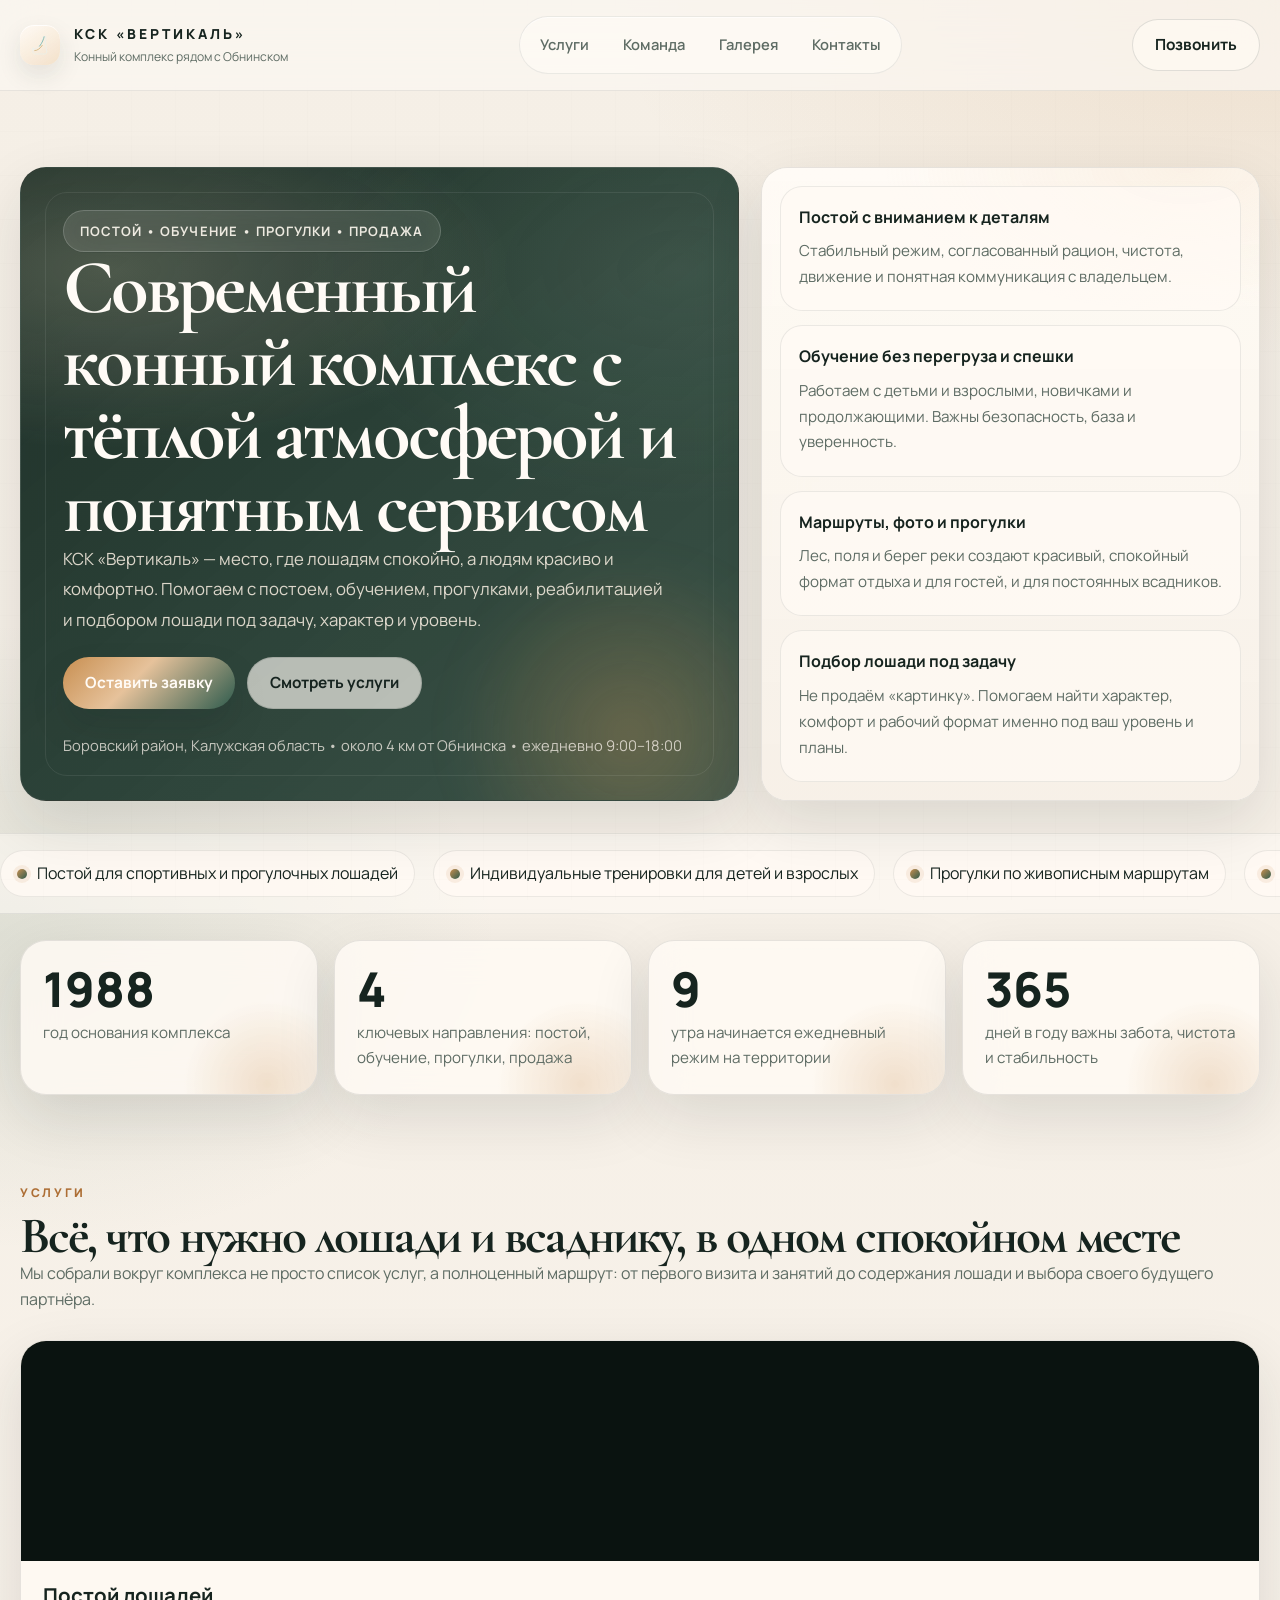
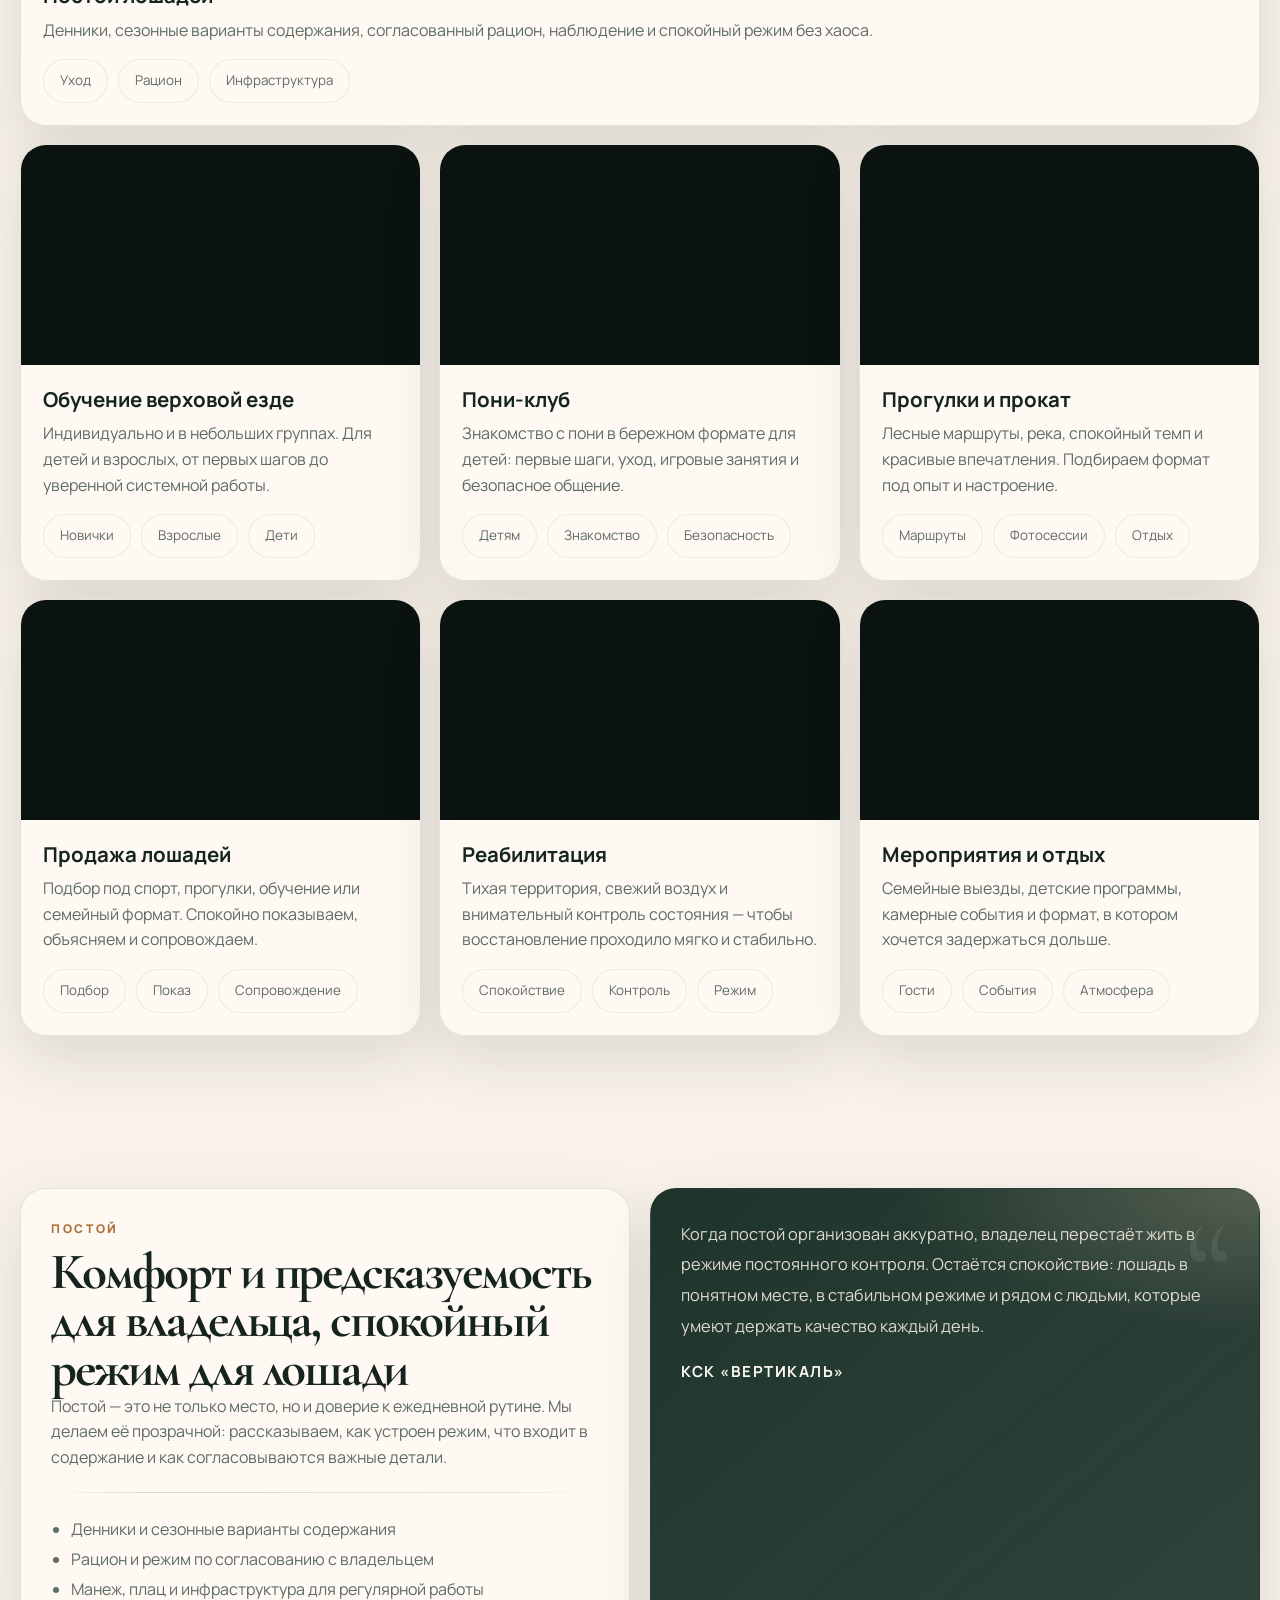
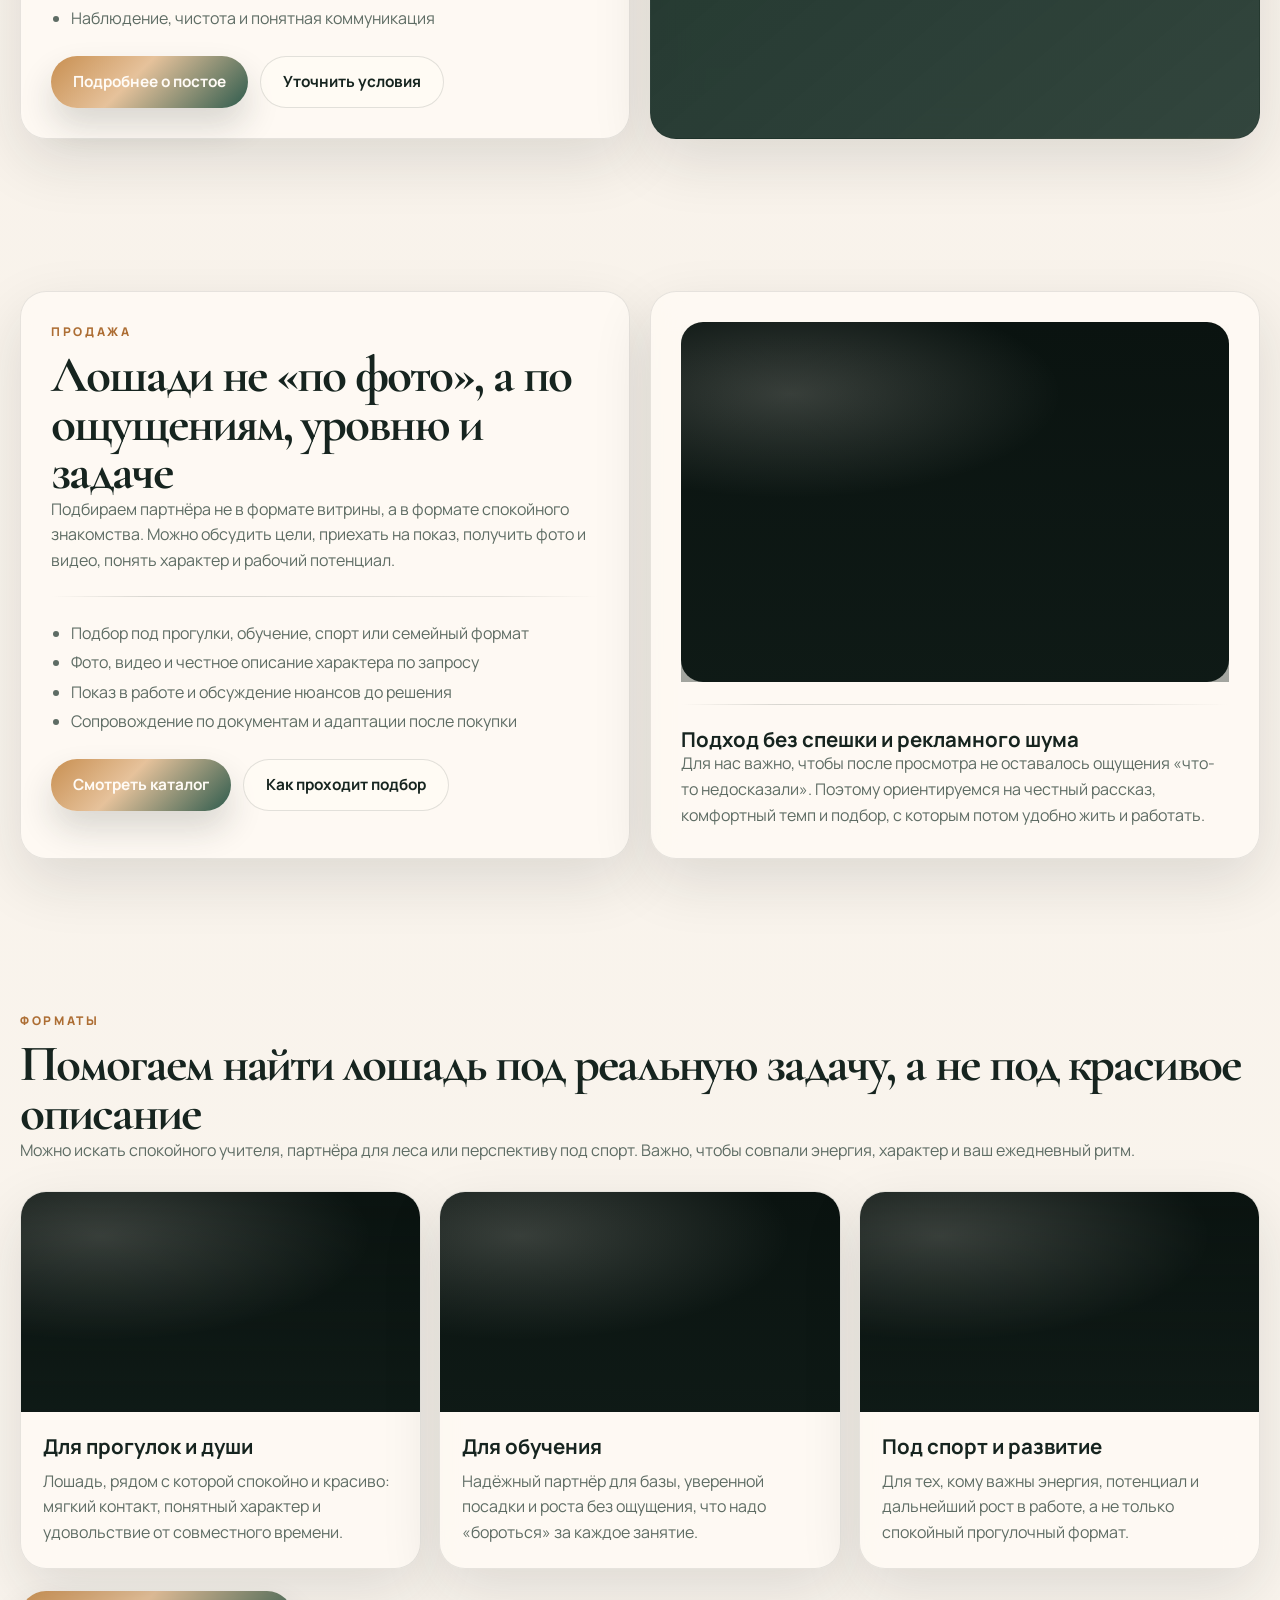
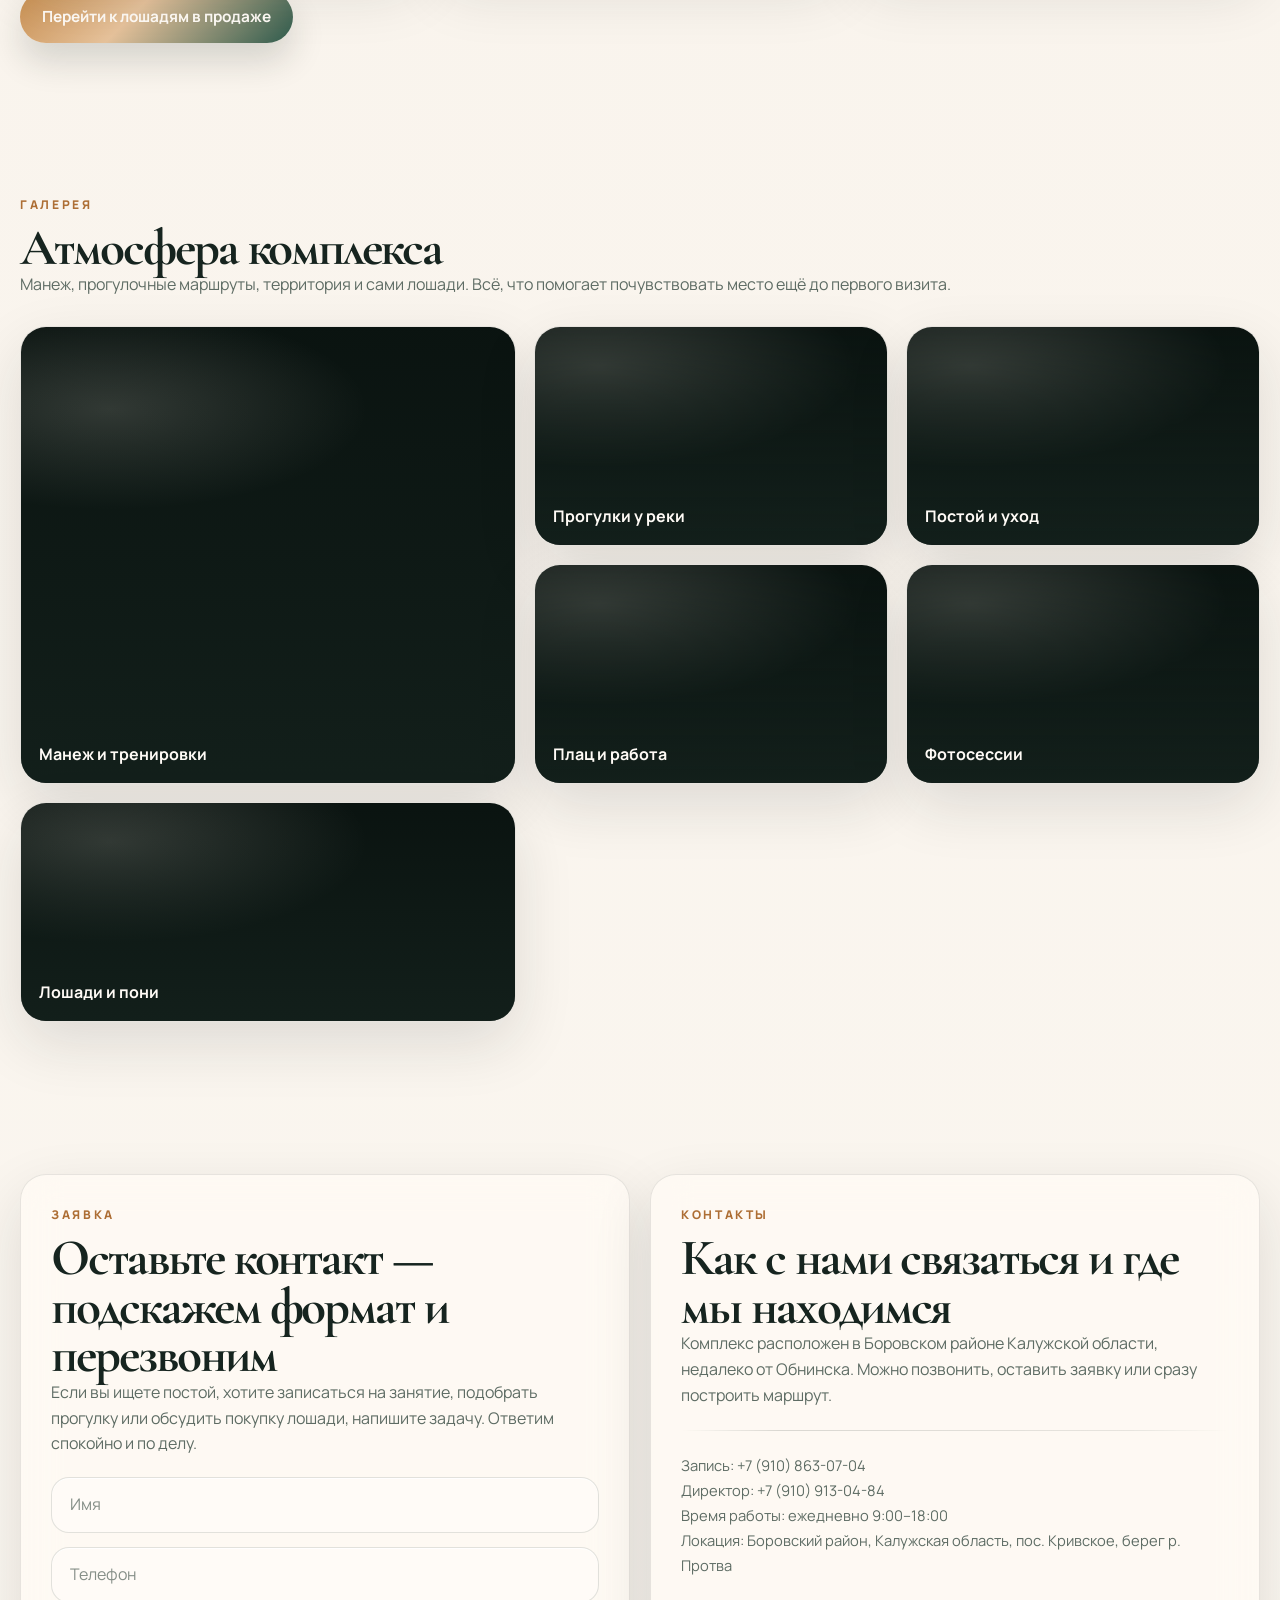
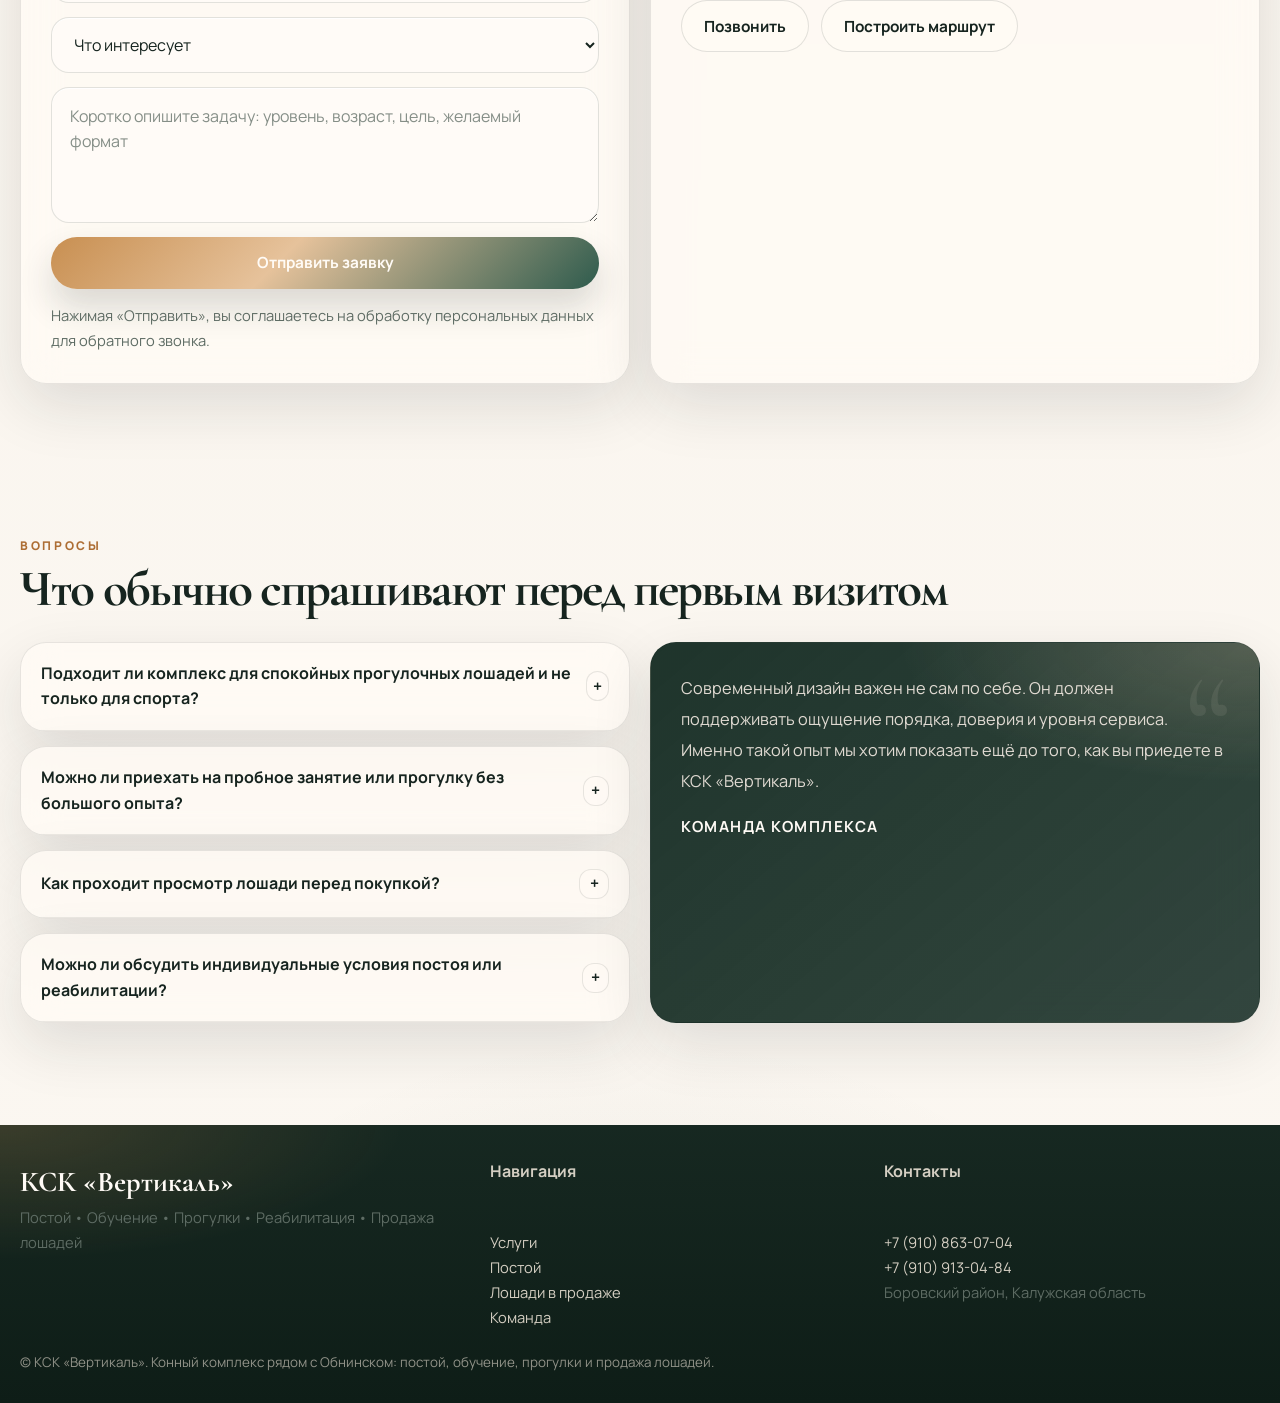
==== index.html @ f42259d2 "Add files via upload" ====
<!DOCTYPE html>
<html lang="ru">
<head>
<meta charset="utf-8"/>
<meta name="viewport" content="width=device-width,initial-scale=1"/>
<meta http-equiv="Cache-Control" content="no-store, no-cache, must-revalidate, max-age=0"/>
<meta http-equiv="Pragma" content="no-cache"/>
<meta http-equiv="Expires" content="0"/>
<title>КСК «Вертикаль» — постой, обучение, прогулки и продажа лошадей</title>
<meta name="description" content="КСК «Вертикаль» — современный конный комплекс рядом с Обнинском: постой, обучение верховой езде, прогулки, реабилитация и продажа лошадей."/>
<meta name="theme-color" content="#193128"/>
<link href="assets/css/styles.css?v=202602281600" rel="stylesheet"/>
<link href="assets/img/logo.svg" rel="icon" type="image/svg+xml"/>
<script type="application/ld+json">
{
  "@context": "https://schema.org",
  "@type": "SportsActivityLocation",
  "name": "КСК «Вертикаль»",
  "description": "Конно-спортивный комплекс: постой, обучение верховой езде, прогулки, реабилитация и продажа лошадей.",
  "telephone": "+7 910 863-07-04",
  "areaServed": ["Обнинск", "Калуга", "Боровский район"],
  "url": "https://ksk-vertikal.ru/"
}
</script>
<script type="text/javascript">
 (function(m,e,t,r,i,k,a){m[i]=m[i]||function(){(m[i].a=m[i].a||[]).push(arguments)};
 m[i].l=1*new Date();
 for (var j = 0; j < document.scripts.length; j++) {if (document.scripts[j].src === r) {return;}}
 k=e.createElement(t),a=e.getElementsByTagName(t)[0],k.async=1,k.src=r,a.parentNode.insertBefore(k,a)})
 (window, document, "script", "https://mc.yandex.ru/metrika/tag.js", "ym");
</script>
<noscript><div><img src="https://mc.yandex.ru/watch/0" style="position:absolute; left:-9999px;" alt=""/></div></noscript>
</head>
<body data-metrika-id="">
<header>
  <div class="container">
    <div class="nav">
      <a aria-label="КСК Вертикаль" class="brand" href="index.html">
        <img alt="" height="40" src="assets/img/logo.svg" width="40"/>
        <div>
          <b>КСК «Вертикаль»</b>
          <span>Конный комплекс рядом с Обнинском</span>
        </div>
      </a>
      <nav aria-label="Навигация" class="menu">
        <a href="#services">Услуги</a>
        <a href="team.html">Команда</a>
        <a href="#gallery">Галерея</a>
        <a href="#contacts">Контакты</a>
      </nav>
      <div style="display:flex; gap:10px; align-items:center;">
        <a class="cta secondary track-call" href="tel:+79108630704">Позвонить</a>
        <button aria-expanded="false" aria-label="Открыть меню" class="burger" id="burger">☰</button>
      </div>
    </div>
    <div aria-label="Мобильное меню" class="mobile-panel" id="mobilePanel">
      <a href="#services">Услуги</a>
      <a href="team.html">Команда</a>
      <a href="#gallery">Галерея</a>
      <a href="#contacts">Контакты</a>
    </div>
  </div>
</header>

<main>
  <section class="hero">
    <div class="container">
      <div class="hero-grid">
        <div class="hero-card hero-media reveal">
          <div class="hero-photo" style="background-image:url('assets/img/old/hero.jpg');"></div>
          <div class="hero-content">
            <div>
              <div class="badge">Постой • Обучение • Прогулки • Продажа</div>
              <div class="h1">Современный конный комплекс с тёплой атмосферой и понятным сервисом</div>
              <p class="lead">КСК «Вертикаль» — место, где лошадям спокойно, а людям красиво и комфортно. Помогаем с постоем, обучением, прогулками, реабилитацией и подбором лошади под задачу, характер и уровень.</p>
              <div class="hero-actions">
                <a class="cta" href="#lead">Оставить заявку</a>
                <a class="cta secondary" href="#services">Смотреть услуги</a>
              </div>
            </div>
            <div class="small">Боровский район, Калужская область • около 4 км от Обнинска • ежедневно 9:00–18:00</div>
          </div>
        </div>

        <div class="hero-card reveal">
          <div class="hero-points">
            <div class="point">
              <b>Постой с вниманием к деталям</b>
              <span>Стабильный режим, согласованный рацион, чистота, движение и понятная коммуникация с владельцем.</span>
            </div>
            <div class="point">
              <b>Обучение без перегруза и спешки</b>
              <span>Работаем с детьми и взрослыми, новичками и продолжающими. Важны безопасность, база и уверенность.</span>
            </div>
            <div class="point">
              <b>Маршруты, фото и прогулки</b>
              <span>Лес, поля и берег реки создают красивый, спокойный формат отдыха и для гостей, и для постоянных всадников.</span>
            </div>
            <div class="point">
              <b>Подбор лошади под задачу</b>
              <span>Не продаём «картинку». Помогаем найти характер, комфорт и рабочий формат именно под ваш уровень и планы.</span>
            </div>
          </div>
        </div>
      </div>
    </div>
  </section>

  <section class="marquee" aria-label="Преимущества комплекса">
    <div class="track">
      <span class="pill"><span class="dot"></span>Постой для спортивных и прогулочных лошадей</span>
      <span class="pill"><span class="dot"></span>Индивидуальные тренировки для детей и взрослых</span>
      <span class="pill"><span class="dot"></span>Прогулки по живописным маршрутам</span>
      <span class="pill"><span class="dot"></span>Подбор и продажа лошадей</span>
      <span class="pill"><span class="dot"></span>Тихая территория рядом с рекой и лесом</span>
      <span class="pill"><span class="dot"></span>Честная коммуникация и аккуратный сервис</span>
      <span class="pill"><span class="dot"></span>Постой для спортивных и прогулочных лошадей</span>
      <span class="pill"><span class="dot"></span>Индивидуальные тренировки для детей и взрослых</span>
      <span class="pill"><span class="dot"></span>Прогулки по живописным маршрутам</span>
      <span class="pill"><span class="dot"></span>Подбор и продажа лошадей</span>
      <span class="pill"><span class="dot"></span>Тихая территория рядом с рекой и лесом</span>
      <span class="pill"><span class="dot"></span>Честная коммуникация и аккуратный сервис</span>
    </div>
  </section>

  <section class="stats">
    <div class="container">
      <div class="stats-grid">
        <article class="stat reveal">
          <div class="n" data-count="1988">0</div>
          <div class="t">год основания комплекса</div>
        </article>
        <article class="stat reveal">
          <div class="n" data-count="4">0</div>
          <div class="t">ключевых направления: постой, обучение, прогулки, продажа</div>
        </article>
        <article class="stat reveal">
          <div class="n" data-count="9">0</div>
          <div class="t">утра начинается ежедневный режим на территории</div>
        </article>
        <article class="stat reveal">
          <div class="n" data-count="365">0</div>
          <div class="t">дней в году важны забота, чистота и стабильность</div>
        </article>
      </div>
    </div>
  </section>

  <section class="section" id="services">
    <div class="container">
      <div class="section-head">
        <div class="kicker reveal">Услуги</div>
        <div class="h2 reveal">Всё, что нужно лошади и всаднику, в одном спокойном месте</div>
        <p class="p reveal">Мы собрали вокруг комплекса не просто список услуг, а полноценный маршрут: от первого визита и занятий до содержания лошади и выбора своего будущего партнёра.</p>
      </div>

      <div class="grid-3">
        <a class="card card-wide reveal" href="services/boarding.html">
          <div class="thumb">
            <div class="img" style="background-image:url('assets/img/old/boarding.jpg');"></div>
          </div>
          <div class="body">
            <h3>Постой лошадей</h3>
            <p>Денники, сезонные варианты содержания, согласованный рацион, наблюдение и спокойный режим без хаоса.</p>
            <div class="meta">
              <span class="pill">Уход</span>
              <span class="pill">Рацион</span>
              <span class="pill">Инфраструктура</span>
            </div>
          </div>
        </a>

        <a class="card reveal" href="services/lessons.html">
          <div class="thumb">
            <div class="img" style="background-image:url('assets/img/old/lessons.jpg');"></div>
          </div>
          <div class="body">
            <h3>Обучение верховой езде</h3>
            <p>Индивидуально и в небольших группах. Для детей и взрослых, от первых шагов до уверенной системной работы.</p>
            <div class="meta">
              <span class="pill">Новички</span>
              <span class="pill">Взрослые</span>
              <span class="pill">Дети</span>
            </div>
          </div>
        </a>

        <a class="card reveal" href="#contacts">
          <div class="thumb">
            <div class="img" style="background-image:url('assets/img/old/events.jpg');"></div>
          </div>
          <div class="body">
            <h3>Пони-клуб</h3>
            <p>Знакомство с пони в бережном формате для детей: первые шаги, уход, игровые занятия и безопасное общение.</p>
            <div class="meta">
              <span class="pill">Детям</span>
              <span class="pill">Знакомство</span>
              <span class="pill">Безопасность</span>
            </div>
          </div>
        </a>

        <a class="card reveal" href="services/rent.html">
          <div class="thumb">
            <div class="img" style="background-image:url('assets/img/old/rent.jpg');"></div>
          </div>
          <div class="body">
            <h3>Прогулки и прокат</h3>
            <p>Лесные маршруты, река, спокойный темп и красивые впечатления. Подбираем формат под опыт и настроение.</p>
            <div class="meta">
              <span class="pill">Маршруты</span>
              <span class="pill">Фотосессии</span>
              <span class="pill">Отдых</span>
            </div>
          </div>
        </a>

        <a class="card reveal" href="services/sale.html">
          <div class="thumb">
            <div class="img" style="background-image:url('assets/img/old/sale.jpg');"></div>
          </div>
          <div class="body">
            <h3>Продажа лошадей</h3>
            <p>Подбор под спорт, прогулки, обучение или семейный формат. Спокойно показываем, объясняем и сопровождаем.</p>
            <div class="meta">
              <span class="pill">Подбор</span>
              <span class="pill">Показ</span>
              <span class="pill">Сопровождение</span>
            </div>
          </div>
        </a>

        <a class="card reveal" href="services/rehab.html">
          <div class="thumb">
            <div class="img" style="background-image:url('assets/img/old/rehab.jpg');"></div>
          </div>
          <div class="body">
            <h3>Реабилитация</h3>
            <p>Тихая территория, свежий воздух и внимательный контроль состояния — чтобы восстановление проходило мягко и стабильно.</p>
            <div class="meta">
              <span class="pill">Спокойствие</span>
              <span class="pill">Контроль</span>
              <span class="pill">Режим</span>
            </div>
          </div>
        </a>

        <a class="card reveal" href="services/events.html">
          <div class="thumb">
            <div class="img" style="background-image:url('assets/img/old/events.jpg');"></div>
          </div>
          <div class="body">
            <h3>Мероприятия и отдых</h3>
            <p>Семейные выезды, детские программы, камерные события и формат, в котором хочется задержаться дольше.</p>
            <div class="meta">
              <span class="pill">Гости</span>
              <span class="pill">События</span>
              <span class="pill">Атмосфера</span>
            </div>
          </div>
        </a>
      </div>
    </div>
  </section>

  <section class="section" id="boarding">
    <div class="container">
      <div class="split">
        <div class="panel reveal">
          <div class="kicker">Постой</div>
          <div class="h2">Комфорт и предсказуемость для владельца, спокойный режим для лошади</div>
          <p class="p">Постой — это не только место, но и доверие к ежедневной рутине. Мы делаем её прозрачной: рассказываем, как устроен режим, что входит в содержание и как согласовываются важные детали.</p>
          <div class="sep"></div>
          <ul class="list">
            <li>Денники и сезонные варианты содержания</li>
            <li>Рацион и режим по согласованию с владельцем</li>
            <li>Манеж, плац и инфраструктура для регулярной работы</li>
            <li>Наблюдение, чистота и понятная коммуникация</li>
          </ul>
          <div class="hero-actions">
            <a class="cta" href="services/boarding.html">Подробнее о постое</a>
            <a class="cta secondary" href="#lead">Уточнить условия</a>
          </div>
        </div>

        <div class="quote reveal">
          <p>Когда постой организован аккуратно, владелец перестаёт жить в режиме постоянного контроля. Остаётся спокойствие: лошадь в понятном месте, в стабильном режиме и рядом с людьми, которые умеют держать качество каждый день.</p>
          <b>КСК «Вертикаль»</b>
        </div>
      </div>
    </div>
  </section>

  <section class="section" id="sale">
    <div class="container">
      <div class="split">
        <div class="panel reveal">
          <div class="kicker">Продажа</div>
          <div class="h2">Лошади не «по фото», а по ощущениям, уровню и задаче</div>
          <p class="p">Подбираем партнёра не в формате витрины, а в формате спокойного знакомства. Можно обсудить цели, приехать на показ, получить фото и видео, понять характер и рабочий потенциал.</p>
          <div class="sep"></div>
          <ul class="list">
            <li>Подбор под прогулки, обучение, спорт или семейный формат</li>
            <li>Фото, видео и честное описание характера по запросу</li>
            <li>Показ в работе и обсуждение нюансов до решения</li>
            <li>Сопровождение по документам и адаптации после покупки</li>
          </ul>
          <div class="hero-actions">
            <a class="cta" href="horses.html">Смотреть каталог</a>
            <a class="cta secondary" href="services/sale.html">Как проходит подбор</a>
          </div>
        </div>

        <div class="panel reveal">
          <div class="cover" style="background-image:url('assets/img/old/sale.jpg');"></div>
          <div class="sep"></div>
          <h3>Подход без спешки и рекламного шума</h3>
          <p class="p">Для нас важно, чтобы после просмотра не оставалось ощущения «что-то недосказали». Поэтому ориентируемся на честный рассказ, комфортный темп и подбор, с которым потом удобно жить и работать.</p>
        </div>
      </div>
    </div>
  </section>

  <section class="section" id="sales">
    <div class="container">
      <div class="section-head">
        <div class="kicker reveal">Форматы</div>
        <div class="h2 reveal">Помогаем найти лошадь под реальную задачу, а не под красивое описание</div>
        <p class="p reveal">Можно искать спокойного учителя, партнёра для леса или перспективу под спорт. Важно, чтобы совпали энергия, характер и ваш ежедневный ритм.</p>
      </div>

      <div class="grid cards">
        <article class="card reveal">
          <div class="media" style="background-image:url('assets/img/old/g6.jpg');"></div>
          <div class="body">
            <h3>Для прогулок и души</h3>
            <p>Лошадь, рядом с которой спокойно и красиво: мягкий контакт, понятный характер и удовольствие от совместного времени.</p>
          </div>
        </article>
        <article class="card reveal">
          <div class="media" style="background-image:url('assets/img/old/lessons.jpg');"></div>
          <div class="body">
            <h3>Для обучения</h3>
            <p>Надёжный партнёр для базы, уверенной посадки и роста без ощущения, что надо «бороться» за каждое занятие.</p>
          </div>
        </article>
        <article class="card reveal">
          <div class="media" style="background-image:url('assets/img/old/g1.jpg');"></div>
          <div class="body">
            <h3>Под спорт и развитие</h3>
            <p>Для тех, кому важны энергия, потенциал и дальнейший рост в работе, а не только спокойный прогулочный формат.</p>
          </div>
        </article>
      </div>

      <div class="actions reveal">
        <a class="cta" href="horses.html">Перейти к лошадям в продаже</a>
      </div>
    </div>
  </section>

  <section class="section" id="gallery">
    <div class="container">
      <div class="section-head">
        <div class="kicker reveal">Галерея</div>
        <div class="h2 reveal">Атмосфера комплекса</div>
        <p class="p reveal">Манеж, прогулочные маршруты, территория и сами лошади. Всё, что помогает почувствовать место ещё до первого визита.</p>
      </div>

      <div class="gallery">
        <div class="gitem reveal" data-src="assets/img/old/g1.jpg" data-title="Манеж и тренировки">
          <div class="img" style="background-image:url('assets/img/old/g1.jpg');"></div>
          <big>Манеж и тренировки</big>
        </div>
        <div class="gitem reveal" data-src="assets/img/old/g2.jpg" data-title="Прогулки у реки">
          <div class="img" style="background-image:url('assets/img/old/g2.jpg');"></div>
          <big>Прогулки у реки</big>
        </div>
        <div class="gitem reveal" data-src="assets/img/old/g3.jpg" data-title="Постой и уход">
          <div class="img" style="background-image:url('assets/img/old/g3.jpg');"></div>
          <big>Постой и уход</big>
        </div>
        <div class="gitem reveal" data-src="assets/img/old/g4.jpg" data-title="Плац и работа">
          <div class="img" style="background-image:url('assets/img/old/g4.jpg');"></div>
          <big>Плац и работа</big>
        </div>
        <div class="gitem reveal" data-src="assets/img/old/g5.jpg" data-title="Фотосессии">
          <div class="img" style="background-image:url('assets/img/old/g5.jpg');"></div>
          <big>Фотосессии</big>
        </div>
        <div class="gitem reveal" data-src="assets/img/old/g6.jpg" data-title="Лошади и пони">
          <div class="img" style="background-image:url('assets/img/old/g6.jpg');"></div>
          <big>Лошади и пони</big>
        </div>
      </div>
    </div>
  </section>

  <section class="section" id="lead">
    <div class="container">
      <div class="split">
        <div class="panel reveal">
          <div class="kicker">Заявка</div>
          <div class="h2">Оставьте контакт — подскажем формат и перезвоним</div>
          <p class="p">Если вы ищете постой, хотите записаться на занятие, подобрать прогулку или обсудить покупку лошади, напишите задачу. Ответим спокойно и по делу.</p>
          <form class="form lead-form" data-endpoint="" data-telegram="" data-tel="+79108630704" id="leadForm">
            <input name="topic" type="hidden" value="Общая заявка"/>
            <input autocomplete="name" class="input" id="name" name="name" placeholder="Имя"/>
            <input autocomplete="tel" class="input" id="phone" name="phone" placeholder="Телефон"/>
            <select class="input" id="service" name="service">
              <option value="">Что интересует</option>
              <option value="Постой лошадей">Постой лошадей</option>
              <option value="Обучение верховой езде">Обучение верховой езде</option>
              <option value="Прогулки и прокат">Прогулки и прокат</option>
              <option value="Продажа лошадей">Продажа лошадей</option>
              <option value="Реабилитация">Реабилитация</option>
            </select>
            <textarea class="input" id="comment" name="comment" placeholder="Коротко опишите задачу: уровень, возраст, цель, желаемый формат"></textarea>
            <button class="cta" type="submit">Отправить заявку</button>
            <div aria-live="polite" class="form-status small" id="formStatus"></div>
            <div class="small">Нажимая «Отправить», вы соглашаетесь на обработку персональных данных для обратного звонка.</div>
          </form>
        </div>

        <div class="panel reveal" id="contacts">
          <div class="kicker">Контакты</div>
          <div class="h2">Как с нами связаться и где мы находимся</div>
          <p class="p">Комплекс расположен в Боровском районе Калужской области, недалеко от Обнинска. Можно позвонить, оставить заявку или сразу построить маршрут.</p>
          <div class="sep"></div>
          <div class="small">
            Запись: <a class="track-call" href="tel:+79108630704">+7 (910) 863-07-04</a><br/>
            Директор: <a class="track-call" href="tel:+79109130484">+7 (910) 913-04-84</a><br/>
            Время работы: ежедневно 9:00–18:00<br/>
            Локация: Боровский район, Калужская область, пос. Кривское, берег р. Протва
          </div>
          <div class="hero-actions">
            <a class="cta secondary track-call" href="tel:+79108630704">Позвонить</a>
            <a class="cta secondary track-route" href="https://yandex.ru/maps/?text=%D0%9A%D0%A1%D0%9A%20%D0%92%D0%B5%D1%80%D1%82%D0%B8%D0%BA%D0%B0%D0%BB%D1%8C%20%D0%9A%D1%80%D0%B8%D0%B2%D1%81%D0%BA%D0%BE%D0%B5" rel="noopener" target="_blank">Построить маршрут</a>
          </div>
        </div>
      </div>
    </div>
  </section>

  <section class="section" id="faq">
    <div class="container">
      <div class="section-head">
        <div class="kicker reveal">Вопросы</div>
        <div class="h2 reveal">Что обычно спрашивают перед первым визитом</div>
      </div>

      <div class="faq-grid">
        <div class="faq">
          <div class="faq-item reveal">
            <button class="faq-q" type="button"><span>Подходит ли комплекс для спокойных прогулочных лошадей и не только для спорта?</span><i>+</i></button>
            <div class="faq-a"><div class="inner">Да. У нас комфортно и тем, кто работает в спорте, и тем, кто живёт в более мягком прогулочном или семейном формате.</div></div>
          </div>
          <div class="faq-item reveal">
            <button class="faq-q" type="button"><span>Можно ли приехать на пробное занятие или прогулку без большого опыта?</span><i>+</i></button>
            <div class="faq-a"><div class="inner">Да. Подберём лошадь и формат под ваш уровень, объясним всё на месте и не будем торопить в процессе.</div></div>
          </div>
          <div class="faq-item reveal">
            <button class="faq-q" type="button"><span>Как проходит просмотр лошади перед покупкой?</span><i>+</i></button>
            <div class="faq-a"><div class="inner">Сначала обсуждаем задачу, затем предлагаем подходящие варианты, показываем в работе и спокойно разбираем все нюансы характера и уровня.</div></div>
          </div>
          <div class="faq-item reveal">
            <button class="faq-q" type="button"><span>Можно ли обсудить индивидуальные условия постоя или реабилитации?</span><i>+</i></button>
            <div class="faq-a"><div class="inner">Да. Рацион, режим, особенности ухода и дополнительные задачи согласовываются индивидуально, без шаблонного подхода.</div></div>
          </div>
        </div>

        <div class="quote reveal">
          <p>Современный дизайн важен не сам по себе. Он должен поддерживать ощущение порядка, доверия и уровня сервиса. Именно такой опыт мы хотим показать ещё до того, как вы приедете в КСК «Вертикаль».</p>
          <b>Команда комплекса</b>
        </div>
      </div>
    </div>
  </section>
</main>

<footer>
  <div class="container">
    <div class="fgrid">
      <div>
        <div class="brandline">КСК «Вертикаль»</div>
        <div class="small">Постой • Обучение • Прогулки • Реабилитация • Продажа лошадей</div>
      </div>
      <div>
        <b>Навигация</b>
        <div class="sep"></div>
        <div class="small">
          <a href="#services">Услуги</a><br/>
          <a href="#boarding">Постой</a><br/>
          <a href="horses.html">Лошади в продаже</a><br/>
          <a href="team.html">Команда</a>
        </div>
      </div>
      <div>
        <b>Контакты</b>
        <div class="sep"></div>
        <div class="small">
          <a href="tel:+79108630704">+7 (910) 863-07-04</a><br/>
          <a href="tel:+79109130484">+7 (910) 913-04-84</a><br/>
          Боровский район, Калужская область
        </div>
      </div>
    </div>
    <div class="copy">© КСК «Вертикаль». Конный комплекс рядом с Обнинском: постой, обучение, прогулки и продажа лошадей.</div>
  </div>
</footer>

<div aria-label="Просмотр фото" aria-modal="true" class="modal" id="modal" role="dialog">
  <div class="box">
    <div class="top">
      <b id="modalTitle">Фото</b>
      <button class="close" id="modalClose">Закрыть</button>
    </div>
    <div class="modal-frame" id="modalFrame"></div>
  </div>
</div>

<script src="assets/js/main.js?v=202602281600"></script>

<div class="sticky-bar">
  <a class="cta secondary track-call" data-goal="call_click" href="tel:+79108630704">Позвонить</a>
  <a class="cta" data-goal="lead_open" href="#lead">Оставить заявку</a>
</div>
</body>
</html>
---- assets/css/styles.css ----
@import url("https://fonts.googleapis.com/css2?family=Cormorant+Garamond:wght@600;700&family=Manrope:wght@400;500;600;700;800&display=swap");

:root{
  --bg: #f5efe6;
  --bg-soft: #fbf7f1;
  --surface: rgba(255, 250, 244, 0.82);
  --surface-strong: #fffaf4;
  --surface-dark: #193128;
  --surface-dark-soft: rgba(25, 49, 40, 0.88);
  --text: #16241f;
  --muted: #5e6c64;
  --muted-light: rgba(247, 241, 232, 0.76);
  --line: rgba(22, 36, 31, 0.1);
  --line-strong: rgba(22, 36, 31, 0.16);
  --accent: #c88f51;
  --accent-soft: #efd7b8;
  --accent-strong: #ad6e34;
  --sage: #75927f;
  --forest: #2e5b4d;
  --forest-deep: #162d25;
  --white: #fffbf6;
  --shadow: 0 22px 60px rgba(22, 36, 31, 0.12);
  --shadow-strong: 0 30px 90px rgba(22, 36, 31, 0.18);
  --radius: 26px;
  --radius-sm: 18px;
  --max: 1240px;
}

*{
  box-sizing: border-box;
}

html{
  scroll-behavior: smooth;
}

body{
  margin: 0;
  font-family: "Manrope", "Segoe UI", sans-serif;
  color: var(--text);
  background:
    radial-gradient(1200px 640px at 100% 0%, rgba(200, 143, 81, 0.16), transparent 56%),
    radial-gradient(920px 580px at 0% 12%, rgba(117, 146, 127, 0.18), transparent 54%),
    radial-gradient(960px 680px at 50% 100%, rgba(22, 45, 37, 0.08), transparent 54%),
    linear-gradient(180deg, var(--bg) 0%, #f8f2ea 32%, var(--bg-soft) 100%);
  line-height: 1.6;
  overflow-x: hidden;
}

body::before{
  content: "";
  position: fixed;
  inset: 0;
  pointer-events: none;
  background:
    linear-gradient(rgba(255, 255, 255, 0.06), rgba(255, 255, 255, 0.06)),
    linear-gradient(90deg, transparent 0, transparent calc(100% - 1px), rgba(22, 36, 31, 0.04) calc(100% - 1px)),
    linear-gradient(transparent 0, transparent calc(100% - 1px), rgba(22, 36, 31, 0.04) calc(100% - 1px));
  background-size: auto, 44px 44px, 44px 44px;
  opacity: 0.22;
  mix-blend-mode: multiply;
}

a{
  color: inherit;
  text-decoration: none;
}

img{
  display: block;
  max-width: 100%;
}

button,
input,
select,
textarea{
  font: inherit;
}

button{
  cursor: pointer;
}

.container{
  width: min(var(--max), calc(100% - 32px));
  margin: 0 auto;
}

.sep{
  height: 1px;
  margin: 22px 0;
  background: linear-gradient(90deg, transparent 0%, var(--line-strong) 18%, var(--line) 82%, transparent 100%);
}

.badge{
  display: inline-flex;
  align-items: center;
  gap: 10px;
  padding: 10px 16px;
  border-radius: 999px;
  border: 1px solid rgba(255, 255, 255, 0.18);
  background: rgba(255, 246, 236, 0.12);
  backdrop-filter: blur(18px);
  color: rgba(255, 249, 241, 0.9);
  font-size: 13px;
  font-weight: 700;
  letter-spacing: 0.08em;
  text-transform: uppercase;
}

.kicker{
  margin-bottom: 10px;
  color: var(--accent-strong);
  font-size: 12px;
  font-weight: 800;
  letter-spacing: 0.22em;
  text-transform: uppercase;
}

.h1,
.h2,
h1,
h2{
  margin: 0;
  font-family: "Cormorant Garamond", Georgia, serif;
  font-weight: 700;
  letter-spacing: -0.04em;
  line-height: 0.95;
}

.h1,
h1{
  font-size: clamp(3.2rem, 6vw, 5.5rem);
}

.h2,
h2{
  font-size: clamp(2.4rem, 4vw, 3.8rem);
}

.h3{
  font-size: 1.25rem;
  font-weight: 700;
}

h3{
  margin: 0;
  font-size: 1.28rem;
  line-height: 1.2;
}

.lead,
.p{
  margin: 0;
  color: var(--muted);
}

.lead{
  max-width: 60ch;
  font-size: 1.05rem;
  line-height: 1.8;
}

.small,
.muted{
  color: var(--muted);
  font-size: 0.92rem;
}

.small{
  line-height: 1.7;
}

.section{
  position: relative;
  padding: 76px 0;
}

.section-head{
  margin-bottom: 28px;
}

header{
  position: sticky;
  top: 0;
  z-index: 40;
  border-bottom: 1px solid rgba(22, 36, 31, 0.08);
  background: rgba(251, 247, 241, 0.72);
  backdrop-filter: blur(22px);
}

body > header.top{
  display: none;
}

.nav,
.topbar{
  display: flex;
  align-items: center;
  justify-content: space-between;
  gap: 16px;
  padding: 16px 0;
}

.brand{
  display: inline-flex;
  align-items: center;
  gap: 14px;
  min-width: 0;
}

.brand img,
.logo{
  width: 40px;
  height: 40px;
  border-radius: 14px;
  flex: 0 0 auto;
}

.brand img{
  padding: 8px;
  background: linear-gradient(145deg, rgba(255, 250, 244, 0.95), rgba(239, 215, 184, 0.68));
  box-shadow: inset 0 1px 0 rgba(255, 255, 255, 0.8), 0 10px 24px rgba(22, 36, 31, 0.1);
}

.logo{
  display: inline-block;
  background:
    radial-gradient(circle at 30% 30%, rgba(255, 250, 244, 0.86), transparent 38%),
    linear-gradient(135deg, var(--accent) 0%, var(--forest) 100%);
  box-shadow: 0 12px 24px rgba(22, 36, 31, 0.14);
}

.brand b{
  display: block;
  margin-bottom: 2px;
  font-size: 0.86rem;
  font-weight: 800;
  letter-spacing: 0.22em;
  text-transform: uppercase;
}

.brand span{
  display: block;
  color: var(--muted);
  font-size: 0.76rem;
}

.menu{
  display: inline-flex;
  align-items: center;
  gap: 6px;
  padding: 6px;
  border: 1px solid rgba(22, 36, 31, 0.08);
  border-radius: 999px;
  background: rgba(255, 252, 247, 0.58);
  box-shadow: inset 0 1px 0 rgba(255, 255, 255, 0.6);
}

.menu a,
.topbar .nav a{
  position: relative;
  padding: 10px 14px;
  border-radius: 999px;
  color: var(--muted);
  font-size: 0.92rem;
  font-weight: 600;
  transition: color 0.25s ease, background 0.25s ease, transform 0.25s ease;
}

.menu a:hover,
.menu a.active,
.topbar .nav a:hover,
.topbar .nav a.active{
  color: var(--text);
  background: rgba(255, 250, 244, 0.92);
  transform: translateY(-1px);
}

.cta,
.btn-primary,
button[type="submit"]{
  display: inline-flex;
  align-items: center;
  justify-content: center;
  gap: 10px;
  min-height: 52px;
  padding: 0 22px;
  border: 0;
  border-radius: 999px;
  background: linear-gradient(135deg, var(--accent) 0%, #e6c29b 42%, var(--forest) 100%);
  color: var(--white);
  font-size: 0.96rem;
  font-weight: 700;
  line-height: 1;
  box-shadow: 0 18px 34px rgba(22, 36, 31, 0.16);
  transition: transform 0.25s ease, box-shadow 0.25s ease, filter 0.25s ease;
}

.cta:hover,
.btn-primary:hover,
button[type="submit"]:hover{
  transform: translateY(-2px);
  box-shadow: 0 24px 40px rgba(22, 36, 31, 0.2);
  filter: saturate(1.05);
}

.cta.secondary,
.btn-secondary{
  background: rgba(255, 250, 244, 0.66);
  color: var(--text);
  border: 1px solid rgba(22, 36, 31, 0.12);
  box-shadow: none;
}

.cta.secondary:hover,
.btn-secondary:hover{
  box-shadow: 0 16px 28px rgba(22, 36, 31, 0.1);
}

.cta.small{
  min-height: 44px;
  padding: 0 16px;
  font-size: 0.88rem;
}

.burger{
  display: none;
  align-items: center;
  justify-content: center;
  width: 48px;
  height: 48px;
  border: 1px solid rgba(22, 36, 31, 0.12);
  border-radius: 16px;
  background: rgba(255, 250, 244, 0.66);
  color: var(--text);
  font-size: 1.15rem;
}

.mobile-panel{
  display: none;
  padding: 0 0 16px;
}

.mobile-panel.in{
  display: grid;
  gap: 8px;
}

.mobile-panel a{
  padding: 14px 16px;
  border: 1px solid rgba(22, 36, 31, 0.08);
  border-radius: 18px;
  background: rgba(255, 250, 244, 0.72);
  color: var(--text);
}

.hero{
  padding: 76px 0 32px;
}

.hero--compact{
  padding: 56px 0 10px;
}

.hero-grid{
  display: grid;
  grid-template-columns: minmax(0, 1.18fr) minmax(320px, 0.82fr);
  gap: 22px;
  align-items: stretch;
}

.hero-card,
.panel,
.quote,
.card,
.horse-card,
.stat,
.faq-item{
  border: 1px solid var(--line);
  border-radius: var(--radius);
  background: var(--surface);
  box-shadow: var(--shadow);
  backdrop-filter: blur(18px);
}

.hero-card{
  overflow: hidden;
  position: relative;
}

.hero-media{
  min-height: 620px;
  color: var(--white);
  background:
    radial-gradient(720px 320px at 12% 16%, rgba(239, 215, 184, 0.22), transparent 56%),
    radial-gradient(680px 420px at 92% 16%, rgba(117, 146, 127, 0.2), transparent 56%),
    linear-gradient(140deg, rgba(14, 30, 24, 0.92), rgba(24, 54, 43, 0.72));
}

.hero-media::before{
  content: "";
  position: absolute;
  inset: auto -10% -18% auto;
  width: 360px;
  height: 360px;
  border-radius: 50%;
  background: radial-gradient(circle, rgba(200, 143, 81, 0.34) 0%, transparent 68%);
  filter: blur(22px);
  animation: floatGlow 10s ease-in-out infinite;
}

.hero-media::after{
  content: "";
  position: absolute;
  inset: 24px;
  border-radius: calc(var(--radius) - 4px);
  border: 1px solid rgba(255, 255, 255, 0.08);
  pointer-events: none;
}

.hero-photo{
  position: absolute;
  inset: 0;
  background-size: cover;
  background-position: center;
  opacity: 0.42;
  mix-blend-mode: screen;
  filter: saturate(1.08) contrast(1.02);
}

.hero-content{
  position: relative;
  z-index: 1;
  min-height: inherit;
  padding: 42px;
  display: flex;
  flex-direction: column;
  justify-content: space-between;
  gap: 24px;
}

.hero .lead{
  color: rgba(255, 244, 231, 0.84);
}

.hero .small{
  color: var(--muted-light);
}

.hero-actions,
.actions{
  display: flex;
  flex-wrap: wrap;
  gap: 12px;
  margin-top: 22px;
}

.hero-points{
  height: 100%;
  display: grid;
  gap: 14px;
  padding: 18px;
  background:
    radial-gradient(500px 240px at 85% 0%, rgba(239, 215, 184, 0.26), transparent 60%),
    linear-gradient(180deg, rgba(255, 252, 247, 0.7), rgba(246, 239, 230, 0.92));
}

.point{
  padding: 18px;
  border: 1px solid rgba(22, 36, 31, 0.08);
  border-radius: 22px;
  background: rgba(255, 250, 244, 0.74);
}

.point b{
  display: block;
  margin-bottom: 8px;
  font-size: 1rem;
}

.point span{
  display: block;
  color: var(--muted);
  font-size: 0.95rem;
  line-height: 1.7;
}

.marquee{
  border-top: 1px solid rgba(22, 36, 31, 0.08);
  border-bottom: 1px solid rgba(22, 36, 31, 0.08);
  background: rgba(255, 252, 247, 0.56);
  overflow: hidden;
}

.track{
  display: flex;
  align-items: center;
  gap: 18px;
  width: max-content;
  min-width: 100%;
  padding: 16px 0;
  animation: marquee 30s linear infinite;
}

.pill{
  display: inline-flex;
  align-items: center;
  gap: 10px;
  padding: 10px 16px;
  border: 1px solid rgba(22, 36, 31, 0.08);
  border-radius: 999px;
  background: rgba(255, 250, 244, 0.84);
  white-space: nowrap;
}

.dot{
  width: 10px;
  height: 10px;
  border-radius: 50%;
  background: linear-gradient(135deg, var(--accent), var(--forest));
  box-shadow: 0 0 0 4px rgba(200, 143, 81, 0.12);
}

.stats{
  padding: 26px 0 12px;
}

.stats-grid{
  display: grid;
  grid-template-columns: repeat(4, minmax(0, 1fr));
  gap: 16px;
}

.stat{
  position: relative;
  overflow: hidden;
  padding: 24px 22px;
}

.stat::before{
  content: "";
  position: absolute;
  inset: auto -40px -80px auto;
  width: 180px;
  height: 180px;
  border-radius: 50%;
  background: radial-gradient(circle, rgba(200, 143, 81, 0.24) 0%, transparent 66%);
}

.stat > *{
  position: relative;
  z-index: 1;
}

.stat .n{
  font-size: clamp(2.1rem, 5vw, 3rem);
  font-weight: 800;
  line-height: 1;
}

.stat .t{
  margin-top: 8px;
  color: var(--muted);
  font-size: 0.95rem;
}

.grid-3,
.grid.cards,
.cards-grid,
.horses-grid{
  display: grid;
  grid-template-columns: repeat(3, minmax(0, 1fr));
  gap: 18px;
}

.grid.two{
  display: grid;
  grid-template-columns: minmax(0, 1.08fr) minmax(320px, 0.92fr);
  gap: 20px;
}

.split,
.faq-grid{
  display: grid;
  grid-template-columns: repeat(2, minmax(0, 1fr));
  gap: 20px;
  align-items: stretch;
}

.card{
  overflow: hidden;
  transition: transform 0.3s ease, box-shadow 0.3s ease, border-color 0.3s ease;
}

.card-wide{
  grid-column: 1 / -1;
}

.card:hover,
.horse-card:hover{
  transform: translateY(-6px);
  box-shadow: var(--shadow-strong);
  border-color: rgba(200, 143, 81, 0.22);
}

.card .thumb,
.card .media,
.horse-media,
.cover{
  position: relative;
  min-height: 220px;
  background-size: cover;
  background-position: center;
  background-color: rgba(239, 215, 184, 0.5);
}

.card .thumb{
  overflow: hidden;
}

.card .thumb::before,
.card .media::before,
.horse-media::before,
.cover::before{
  content: "";
  position: absolute;
  inset: 0;
  background:
    linear-gradient(180deg, rgba(22, 36, 31, 0) 0%, rgba(22, 36, 31, 0.4) 100%),
    radial-gradient(520px 200px at 20% 20%, rgba(255, 248, 238, 0.2), transparent 52%);
}

.card .thumb .img,
.gitem .img,
.gthumb{
  position: absolute;
  inset: 0;
  background-size: cover;
  background-position: center;
  transition: transform 0.6s ease, filter 0.4s ease;
}

.card:hover .thumb .img,
.gitem:hover .img,
.gitem:hover .gthumb{
  transform: scale(1.05);
}

.card .body,
.horse-body{
  padding: 22px;
}

.card h3{
  margin-bottom: 10px;
}

.card p{
  margin: 0;
  color: var(--muted);
}

.card .meta{
  margin-top: 16px;
  display: flex;
  flex-wrap: wrap;
  gap: 10px;
  color: var(--muted);
  font-size: 0.84rem;
}

.panel,
.quote{
  padding: 30px;
}

.quote{
  position: relative;
  overflow: hidden;
  background:
    radial-gradient(620px 240px at 100% 0%, rgba(239, 215, 184, 0.22), transparent 58%),
    linear-gradient(140deg, rgba(26, 48, 39, 0.98), rgba(22, 45, 37, 0.88));
  color: var(--white);
}

.quote::before{
  content: "“";
  position: absolute;
  right: 26px;
  top: 10px;
  font-family: "Cormorant Garamond", Georgia, serif;
  font-size: 9rem;
  line-height: 1;
  color: rgba(255, 247, 235, 0.08);
}

.quote p{
  position: relative;
  z-index: 1;
  margin: 0;
  color: rgba(255, 245, 236, 0.86);
  font-size: 1.02rem;
  line-height: 1.9;
}

.quote b{
  position: relative;
  z-index: 1;
  display: inline-block;
  margin-top: 18px;
  color: var(--white);
  font-size: 0.95rem;
  letter-spacing: 0.1em;
  text-transform: uppercase;
}

.list{
  margin: 0;
  padding-left: 20px;
  color: var(--muted);
  line-height: 1.85;
}

.gallery{
  display: grid;
  grid-template-columns: 1.4fr 1fr 1fr;
  grid-auto-rows: 220px;
  gap: 18px;
  margin-top: 28px;
}

.gallery .gitem:first-child{
  grid-row: span 2;
}

.gitem{
  position: relative;
  overflow: hidden;
  min-height: 220px;
  border: 1px solid var(--line);
  border-radius: var(--radius);
  background: var(--surface);
  box-shadow: var(--shadow);
  cursor: pointer;
}

.gitem::before{
  content: "";
  position: absolute;
  inset: 0;
  z-index: 1;
  background:
    linear-gradient(180deg, rgba(22, 36, 31, 0.02) 0%, rgba(22, 36, 31, 0.7) 100%),
    radial-gradient(460px 180px at 18% 18%, rgba(255, 247, 235, 0.18), transparent 56%);
}

.gitem big{
  position: absolute;
  left: 18px;
  right: 18px;
  bottom: 18px;
  z-index: 2;
  color: var(--white);
  font-size: 1rem;
  font-weight: 700;
  line-height: 1.4;
}

.form{
  display: grid;
  gap: 14px;
  margin-top: 20px;
}

.input,
input,
select,
textarea{
  width: 100%;
  min-height: 56px;
  padding: 0 18px;
  border: 1px solid rgba(22, 36, 31, 0.12);
  border-radius: 18px;
  background: rgba(255, 252, 248, 0.92);
  color: var(--text);
  outline: none;
  box-shadow: inset 0 1px 0 rgba(255, 255, 255, 0.84);
  transition: border-color 0.22s ease, box-shadow 0.22s ease, transform 0.22s ease;
}

textarea,
textarea.input{
  min-height: 136px;
  padding: 16px 18px;
  resize: vertical;
}

.input:focus,
input:focus,
select:focus,
textarea:focus{
  border-color: rgba(200, 143, 81, 0.5);
  box-shadow: 0 0 0 4px rgba(200, 143, 81, 0.12);
}

input::placeholder,
textarea::placeholder{
  color: rgba(94, 108, 100, 0.76);
}

.form-status{
  display: none;
  padding: 14px 16px;
  border: 1px solid rgba(22, 36, 31, 0.1);
  border-radius: 18px;
  background: rgba(255, 252, 248, 0.76);
}

.form-status.ok{
  color: #165534;
  background: rgba(117, 146, 127, 0.14);
  border-color: rgba(117, 146, 127, 0.28);
}

.form-status.bad{
  color: #8b2c25;
  background: rgba(194, 74, 58, 0.08);
  border-color: rgba(194, 74, 58, 0.18);
}

.filters{
  display: flex;
  flex-wrap: wrap;
  gap: 10px;
  margin-top: 18px;
}

.chip{
  display: inline-flex;
  align-items: center;
  justify-content: center;
  min-height: 44px;
  padding: 0 16px;
  border: 1px solid rgba(22, 36, 31, 0.1);
  border-radius: 999px;
  background: rgba(255, 250, 244, 0.82);
  color: var(--text);
  font-weight: 600;
}

.chip.is-active{
  background: linear-gradient(135deg, rgba(200, 143, 81, 0.18), rgba(46, 91, 77, 0.18));
  border-color: rgba(200, 143, 81, 0.24);
}

.horse-card{
  overflow: hidden;
}

.horse-top{
  display: flex;
  justify-content: space-between;
  gap: 12px;
  align-items: flex-start;
}

.horse-price,
.tag{
  display: inline-flex;
  align-items: center;
  min-height: 34px;
  padding: 0 12px;
  border-radius: 999px;
  border: 1px solid rgba(22, 36, 31, 0.1);
  background: rgba(239, 215, 184, 0.34);
  font-size: 0.84rem;
  font-weight: 700;
}

.horse-desc{
  margin: 12px 0;
  color: var(--muted);
}

.horse-meta,
.horse-tags,
.horse-actions,
.tags{
  display: flex;
  flex-wrap: wrap;
  gap: 10px;
}

.horse-meta{
  color: var(--muted);
  font-size: 0.9rem;
}

.horse-actions{
  margin-top: 18px;
}

.cover{
  min-height: 360px;
  border-radius: calc(var(--radius) - 4px);
}

.spec{
  list-style: none;
  padding: 0;
  margin: 18px 0;
  display: grid;
  gap: 10px;
}

.spec li{
  display: flex;
  justify-content: space-between;
  gap: 16px;
  padding: 14px 16px;
  border: 1px solid rgba(22, 36, 31, 0.08);
  border-radius: 18px;
  background: rgba(255, 252, 248, 0.72);
}

.spec li span{
  color: var(--muted);
}

.faq{
  display: grid;
  gap: 14px;
}

.faq-item{
  overflow: hidden;
}

.faq-q,
.faq-item summary{
  width: 100%;
  padding: 18px 20px;
  border: 0;
  background: transparent;
  color: var(--text);
  display: flex;
  align-items: center;
  justify-content: space-between;
  gap: 14px;
  font-weight: 700;
  text-align: left;
  list-style: none;
}

.faq-item summary{
  cursor: pointer;
}

.faq-item summary::-webkit-details-marker{
  display: none;
}

.faq-q i{
  display: inline-flex;
  align-items: center;
  justify-content: center;
  width: 30px;
  height: 30px;
  border: 1px solid rgba(22, 36, 31, 0.1);
  border-radius: 12px;
  background: rgba(255, 250, 244, 0.72);
  font-style: normal;
  transition: transform 0.22s ease;
}

.faq-a{
  max-height: 0;
  overflow: hidden;
  border-top: 1px solid rgba(22, 36, 31, 0.08);
  transition: max-height 0.3s ease;
}

.faq-a .inner,
.faq-item p{
  margin: 0;
  padding: 0 20px 18px;
  color: var(--muted);
  line-height: 1.75;
}

.faq-item.open .faq-q i{
  transform: rotate(45deg);
}

.faq-item.open .faq-a{
  max-height: 240px;
}

.faq-item[open] p{
  padding-top: 0;
}

footer,
.footer{
  margin-top: 26px;
  padding: 34px 0 30px;
  background:
    radial-gradient(720px 240px at 0% 0%, rgba(200, 143, 81, 0.2), transparent 56%),
    linear-gradient(180deg, rgba(18, 36, 29, 0.98), rgba(14, 29, 23, 1));
  color: rgba(255, 244, 231, 0.82);
}

.fgrid,
.footer-grid{
  display: grid;
  grid-template-columns: 1.2fr 1fr 1fr;
  gap: 18px;
}

.footer-links,
.footer-cta{
  display: grid;
  gap: 10px;
}

.brandline{
  font-family: "Cormorant Garamond", Georgia, serif;
  font-size: 1.8rem;
  font-weight: 700;
  color: var(--white);
}

footer a,
.footer a{
  color: rgba(255, 244, 231, 0.82);
}

footer a:hover,
.footer a:hover{
  color: var(--white);
}

.copy{
  margin-top: 22px;
  font-size: 0.84rem;
  color: rgba(255, 244, 231, 0.54);
}

.modal{
  position: fixed;
  inset: 0;
  display: none;
  align-items: center;
  justify-content: center;
  padding: 24px;
  background: rgba(11, 21, 17, 0.72);
  backdrop-filter: blur(14px);
  z-index: 120;
}

.modal.in{
  display: flex;
}

.modal .box,
.modal-card{
  width: min(1100px, 100%);
  overflow: hidden;
  border: 1px solid rgba(255, 255, 255, 0.12);
  border-radius: 28px;
  background: rgba(18, 36, 29, 0.95);
  box-shadow: var(--shadow-strong);
}

.modal .top,
.modal-top{
  display: flex;
  align-items: center;
  justify-content: space-between;
  gap: 16px;
  padding: 16px 18px;
  color: var(--white);
  border-bottom: 1px solid rgba(255, 255, 255, 0.08);
}

.close,
.modal-close{
  display: inline-flex;
  align-items: center;
  justify-content: center;
  min-width: 46px;
  min-height: 46px;
  padding: 0 14px;
  border: 1px solid rgba(255, 255, 255, 0.12);
  border-radius: 14px;
  background: rgba(255, 255, 255, 0.08);
  color: var(--white);
}

.modal-frame,
.modal-img{
  width: 100%;
  min-height: min(72vh, 720px);
  background-size: cover;
  background-position: center;
}

.modal-frame iframe{
  width: 100%;
  height: min(72vh, 720px);
  border: 0;
}

.sticky-cta,
.sticky-bar{
  position: fixed;
  left: 12px;
  right: 12px;
  bottom: 12px;
  z-index: 50;
  display: none;
}

.sticky-cta .bar{
  display: flex;
}

.sticky-cta .bar,
.sticky-bar{
  gap: 10px;
  padding: 10px;
  border: 1px solid rgba(22, 36, 31, 0.1);
  border-radius: 22px;
  background: rgba(255, 250, 244, 0.88);
  backdrop-filter: blur(18px);
  box-shadow: 0 22px 50px rgba(22, 36, 31, 0.16);
}

.sticky-cta a,
.sticky-bar a{
  flex: 1;
}

.reveal{
  opacity: 0;
  transform: translateY(20px);
  transition: opacity 0.7s ease, transform 0.7s ease;
}

.reveal.in{
  opacity: 1;
  transform: none;
}

@keyframes floatGlow{
  0%,
  100%{
    transform: translate3d(0, 0, 0) scale(1);
  }
  50%{
    transform: translate3d(-20px, 14px, 0) scale(1.04);
  }
}

@keyframes marquee{
  from{
    transform: translateX(0);
  }
  to{
    transform: translateX(-50%);
  }
}

@media (max-width: 1120px){
  .hero-grid,
  .split,
  .faq-grid,
  .grid.two{
    grid-template-columns: 1fr;
  }

  .hero-media{
    min-height: 560px;
  }

  .grid-3,
  .grid.cards,
  .cards-grid,
  .horses-grid{
    grid-template-columns: repeat(2, minmax(0, 1fr));
  }

  .gallery{
    grid-template-columns: repeat(2, minmax(0, 1fr));
  }

  .gallery .gitem:first-child{
    grid-row: span 1;
  }

  .stats-grid{
    grid-template-columns: repeat(2, minmax(0, 1fr));
  }
}

@media (max-width: 860px){
  .menu{
    display: none;
  }

  .burger{
    display: inline-flex;
  }

  .mobile-panel{
    padding-top: 0;
  }

  .sticky-bar{
    display: flex;
  }

  body{
    padding-bottom: 92px;
  }

  .fgrid,
  .footer-grid{
    grid-template-columns: 1fr;
  }
}

@media (max-width: 720px){
  .container{
    width: min(var(--max), calc(100% - 24px));
  }

  .hero{
    padding-top: 48px;
  }

  .hero-content{
    padding: 24px;
  }

  .hero-points,
  .panel,
  .quote{
    padding: 22px;
  }

  .grid-3,
  .grid.cards,
  .cards-grid,
  .horses-grid,
  .stats-grid,
  .gallery{
    grid-template-columns: 1fr;
  }

  .card .body,
  .horse-body{
    padding: 18px;
  }

  .hero-actions,
  .actions,
  .horse-actions{
    flex-direction: column;
  }

  .cta,
  .btn-primary,
  .btn-secondary{
    width: 100%;
  }

  .modal{
    padding: 12px;
  }
}

@media (prefers-reduced-motion: reduce){
  html{
    scroll-behavior: auto;
  }

  *,
  *::before,
  *::after{
    animation: none !important;
    transition: none !important;
  }
}
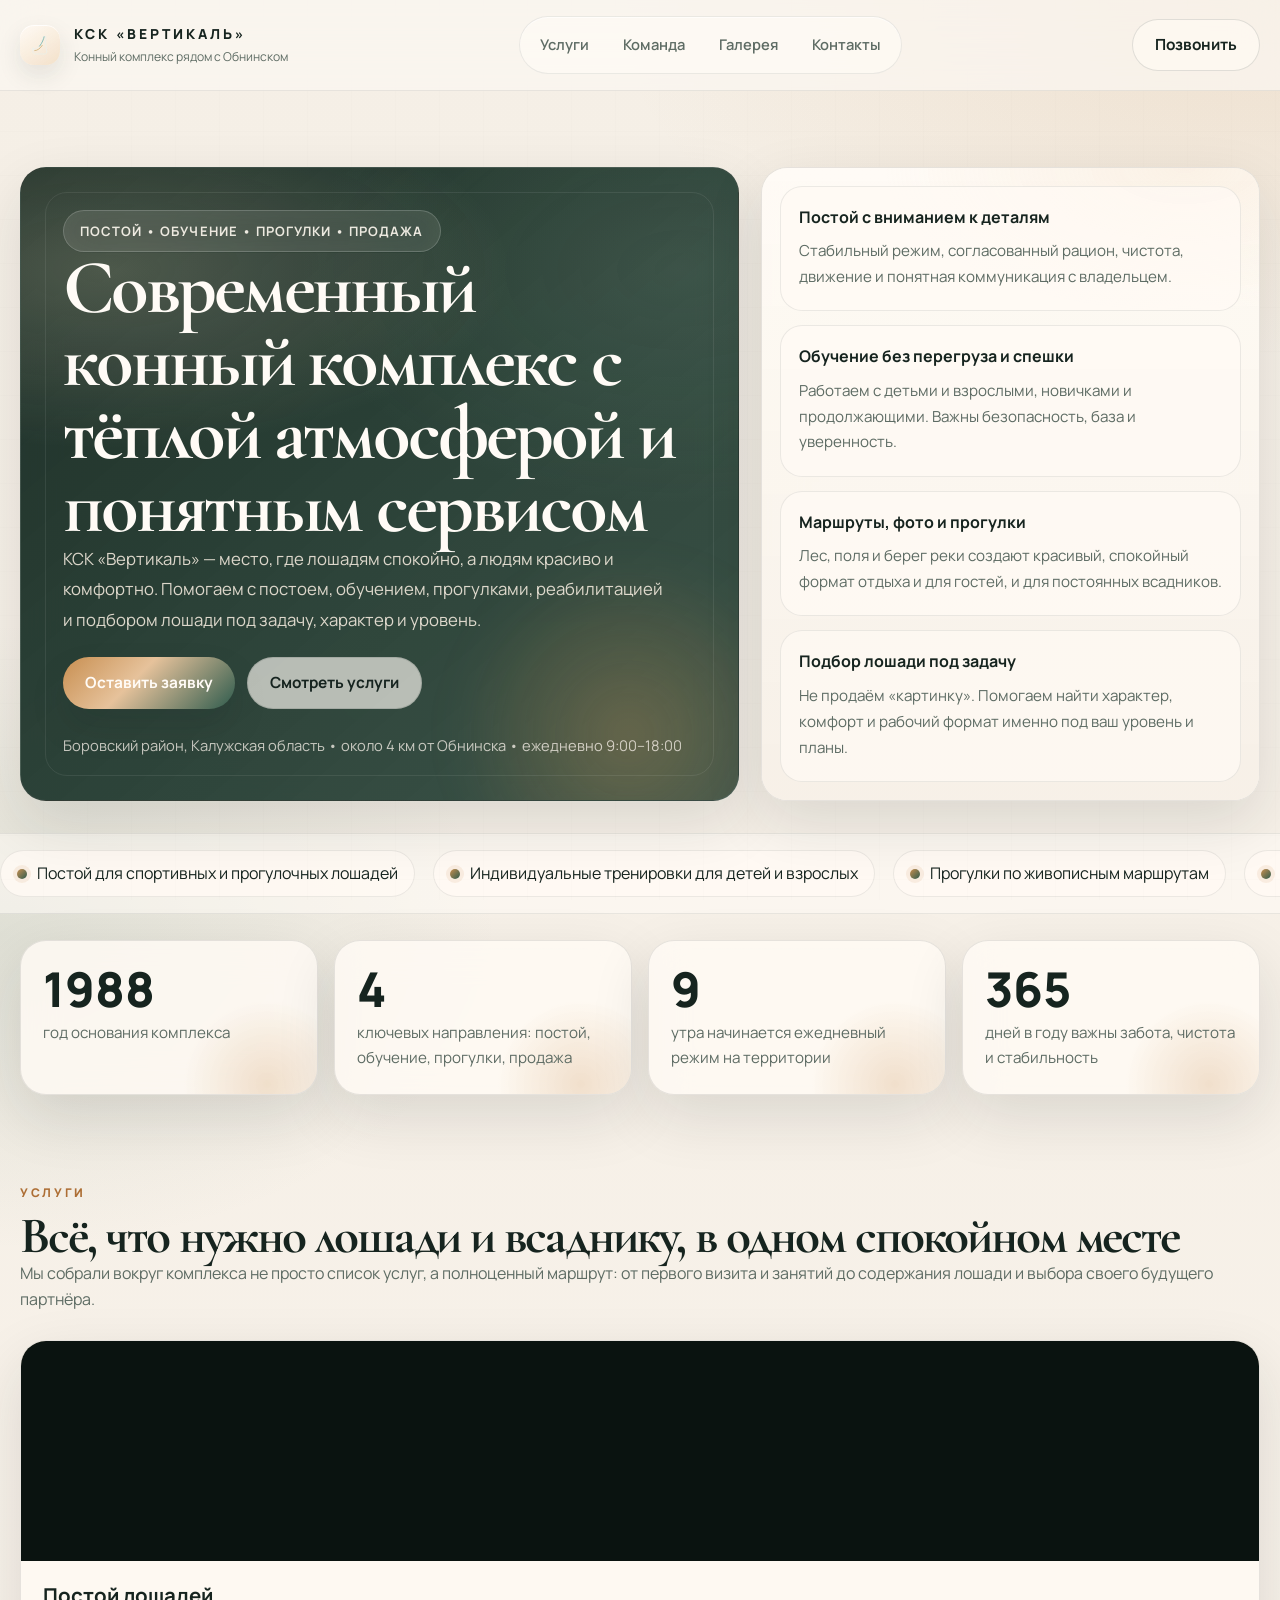
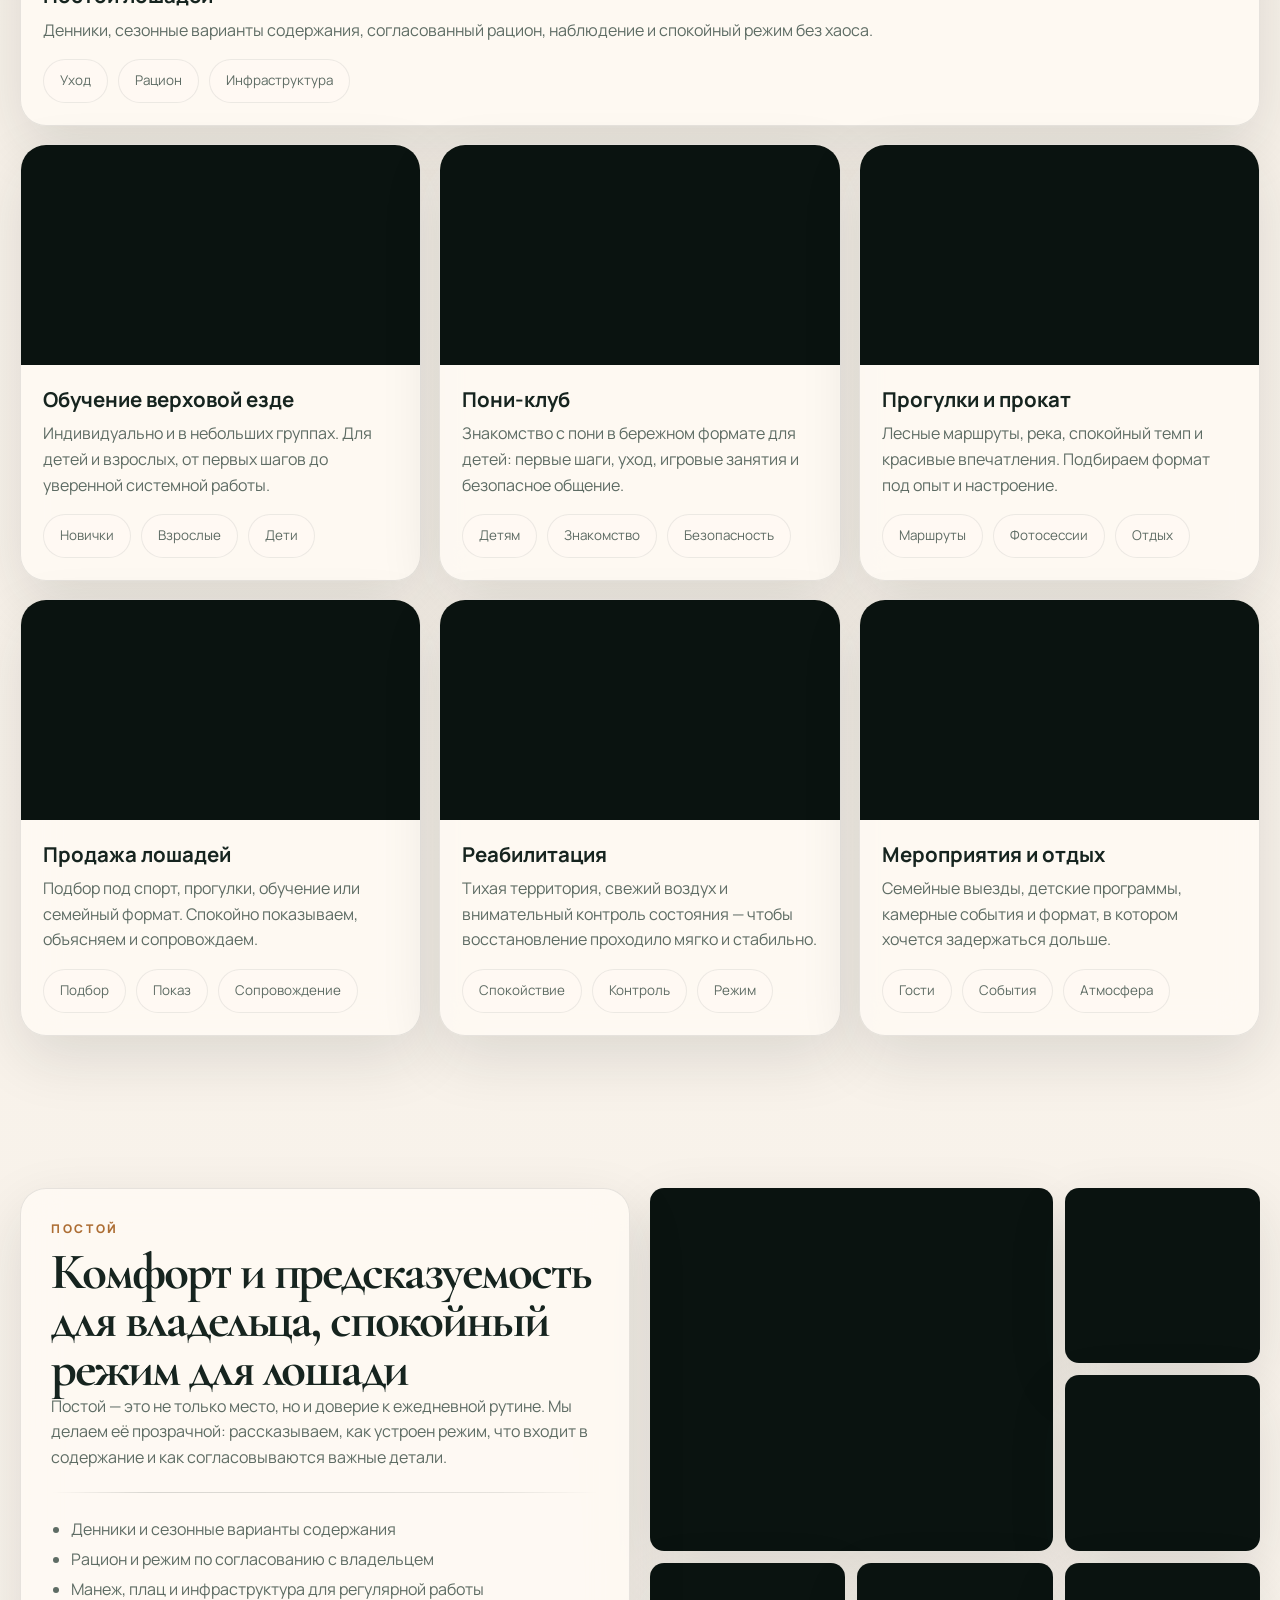
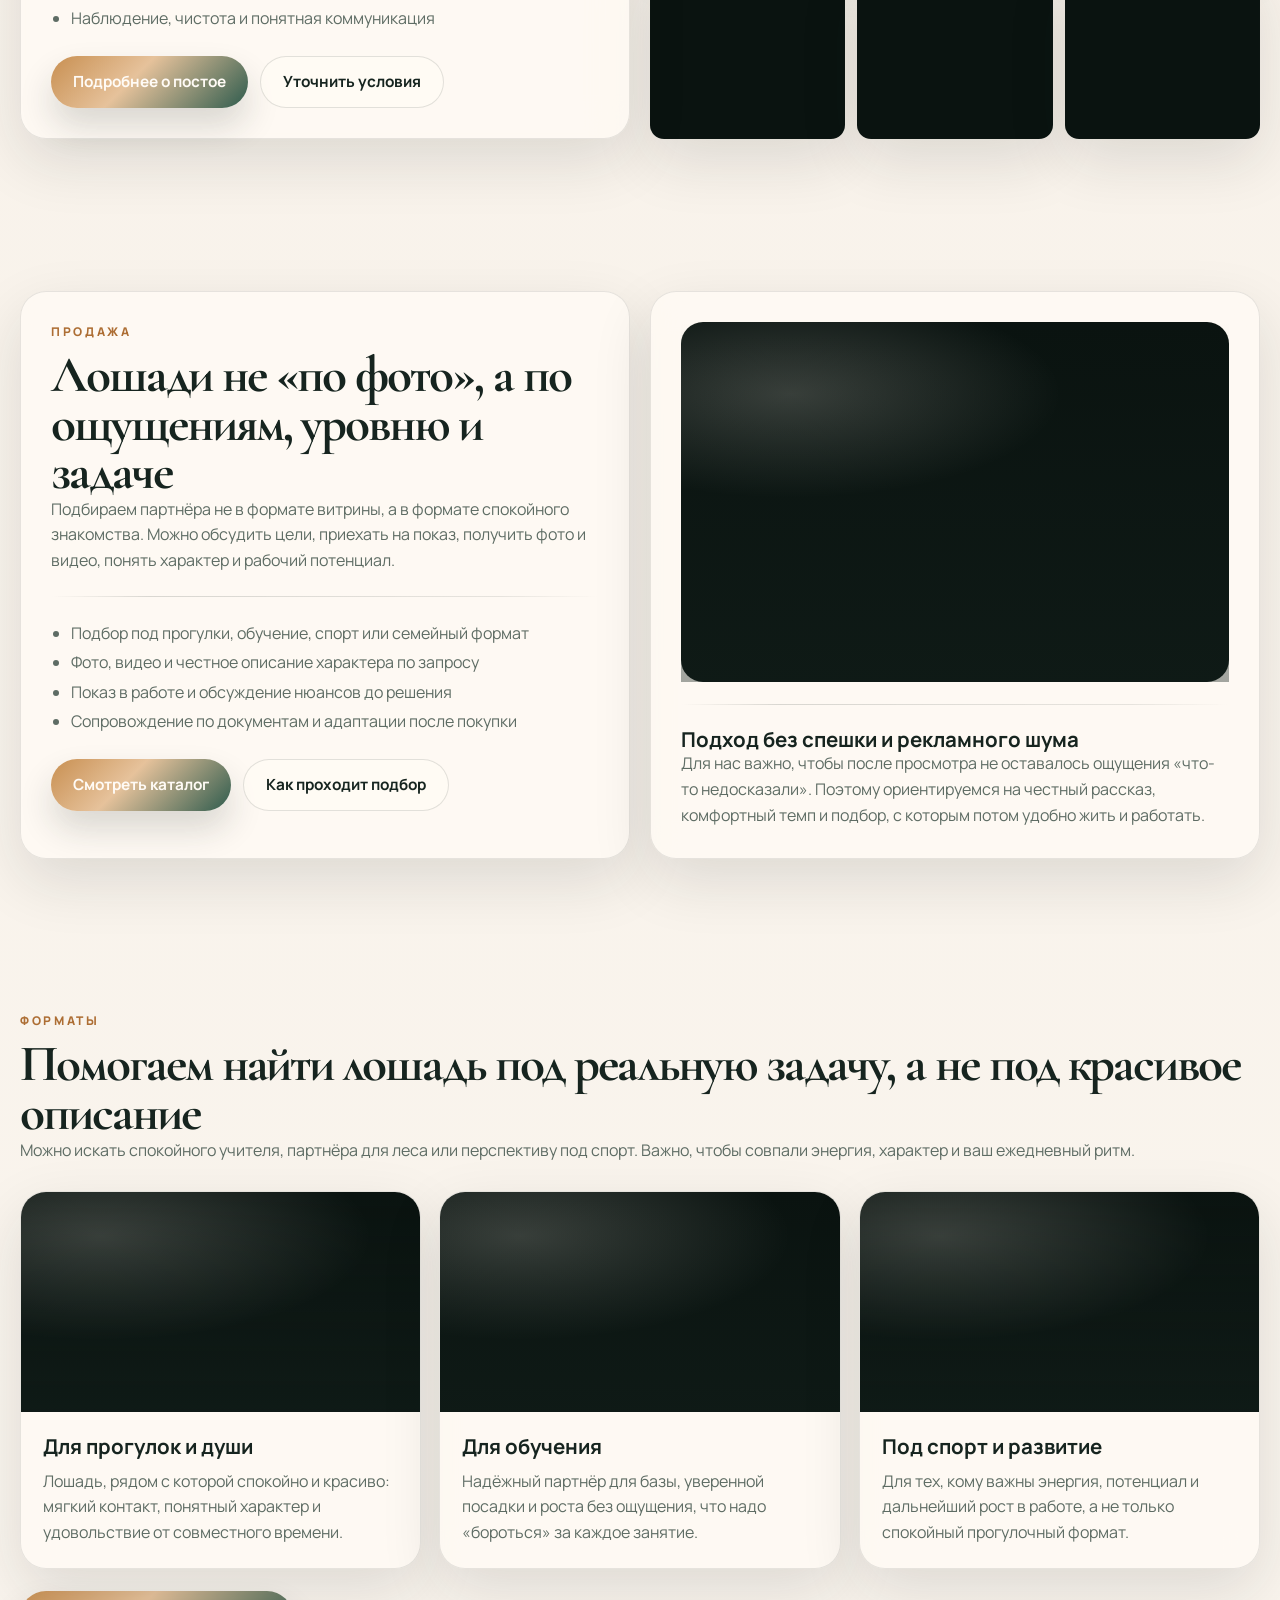
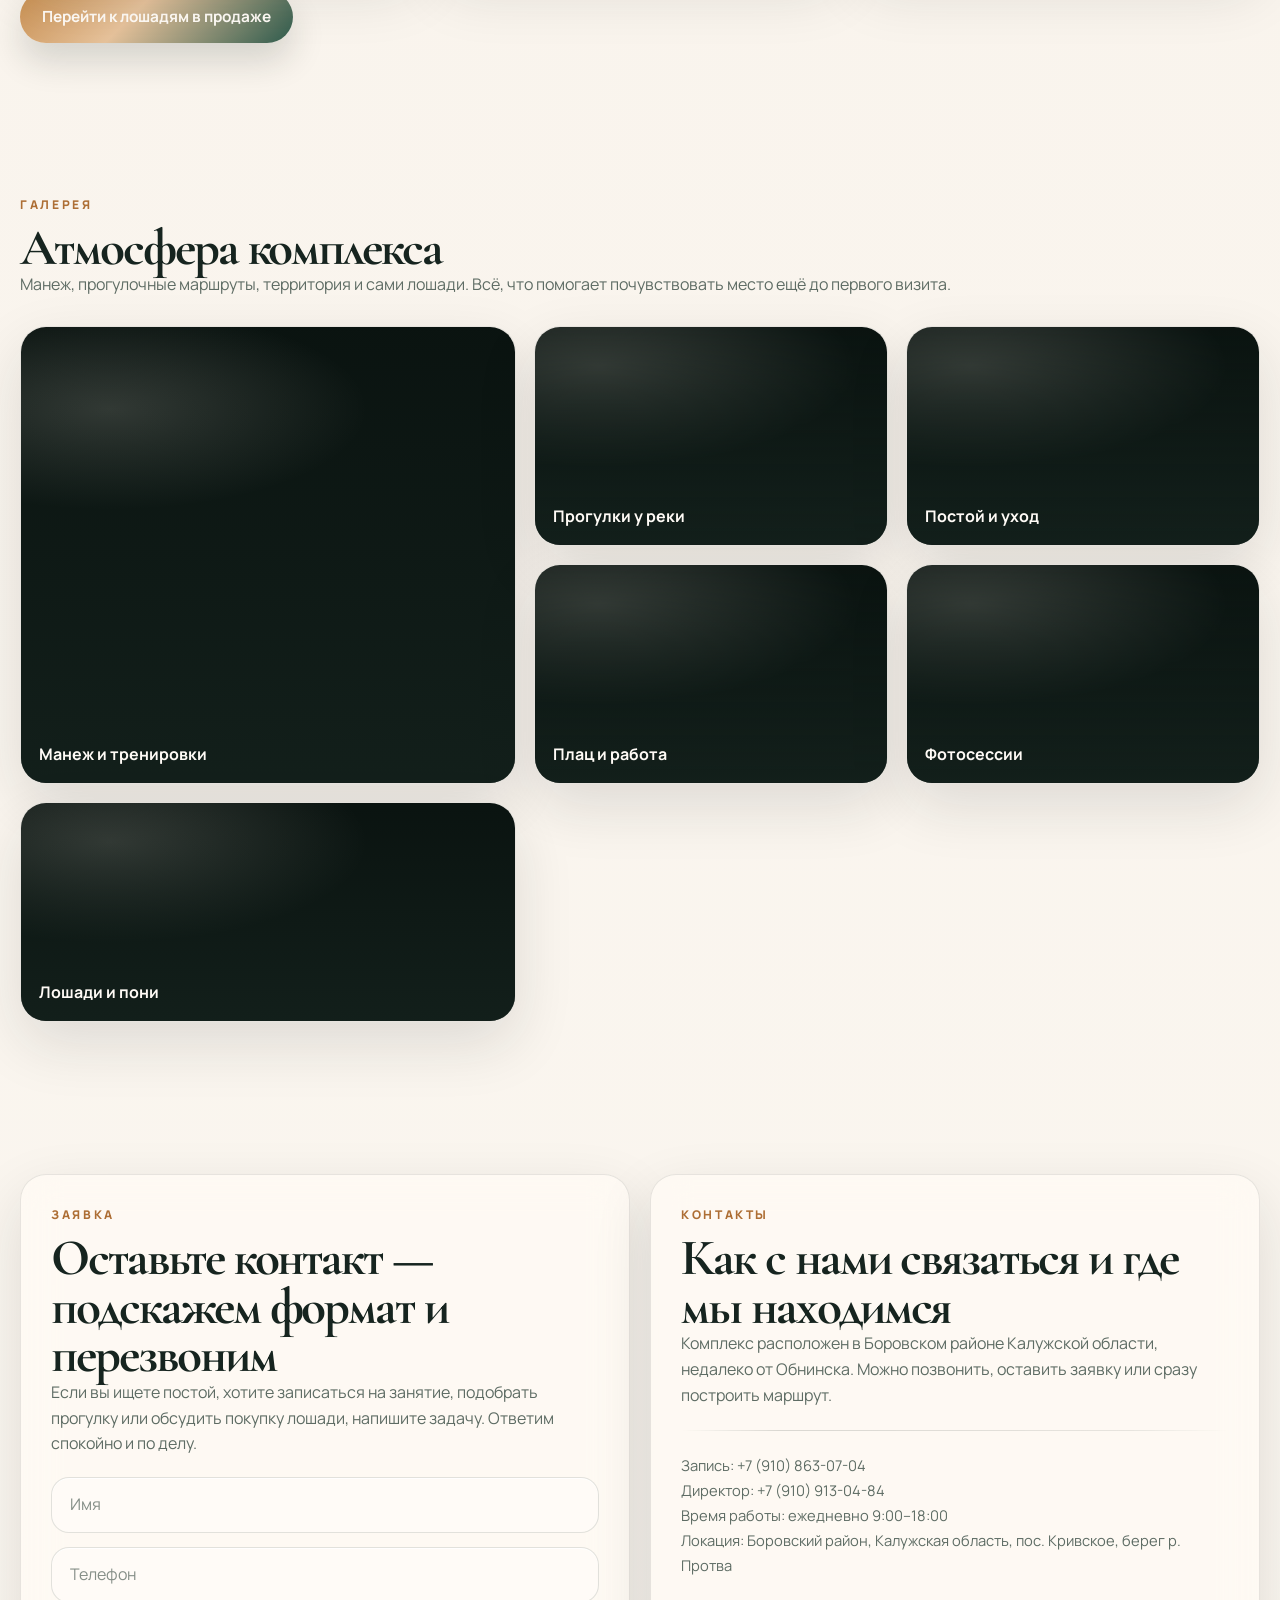
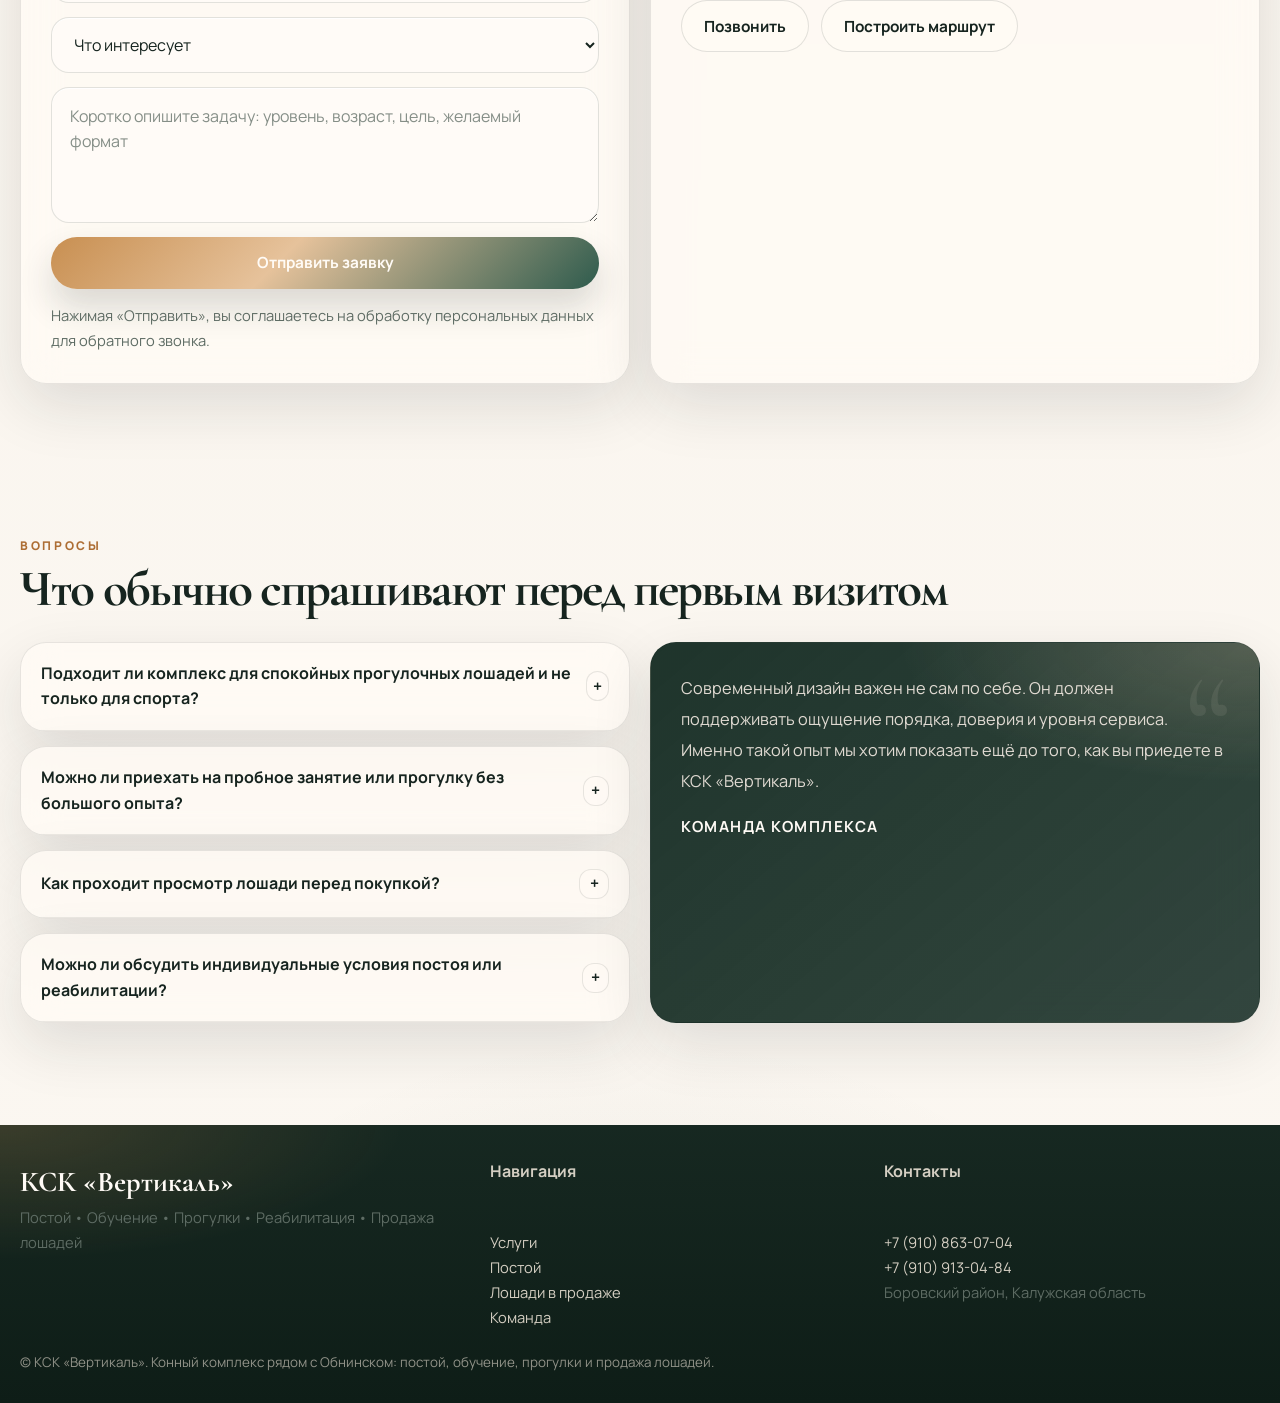
==== commit 6ba4b9df: "Добавить коллаж фото для секции постоя" ====
--- a/index.html
+++ b/index.html
@@ -283,9 +283,13 @@
           </div>
         </div>
 
-        <div class="quote reveal">
-          <p>Когда постой организован аккуратно, владелец перестаёт жить в режиме постоянного контроля. Остаётся спокойствие: лошадь в понятном месте, в стабильном режиме и рядом с людьми, которые умеют держать качество каждый день.</p>
-          <b>КСК «Вертикаль»</b>
+        <div class="boarding-collage reveal" aria-label="Фотографии секции постоя">
+          <div class="collage-item wide" style="background-image:url('assets/img/old/boarding.jpg');"></div>
+          <div class="collage-item" style="background-image:url('assets/img/old/hero.jpg');"></div>
+          <div class="collage-item" style="background-image:url('assets/img/old/g4.jpg');"></div>
+          <div class="collage-item" style="background-image:url('assets/img/old/g3.jpg');"></div>
+          <div class="collage-item" style="background-image:url('assets/img/old/g2.jpg');"></div>
+          <div class="collage-item" style="background-image:url('assets/img/old/g1.jpg');"></div>
         </div>
       </div>
     </div>
--- a/assets/css/styles.css
+++ b/assets/css/styles.css
@@ -716,6 +716,27 @@
   text-transform: uppercase;
 }
 
+.boarding-collage{
+  display: grid;
+  grid-template-columns: repeat(3, minmax(0, 1fr));
+  gap: 12px;
+}
+
+.boarding-collage .collage-item{
+  min-height: 150px;
+  border-radius: 14px;
+  border: 1px solid var(--line);
+  background-size: cover;
+  background-position: center;
+  box-shadow: var(--shadow);
+}
+
+.boarding-collage .collage-item.wide{
+  grid-column: span 2;
+  grid-row: span 2;
+  min-height: 312px;
+}
+
 .list{
   margin: 0;
   padding-left: 20px;
@@ -1196,6 +1217,15 @@
     grid-template-columns: repeat(2, minmax(0, 1fr));
   }
 
+  .boarding-collage{
+    grid-template-columns: repeat(2, minmax(0, 1fr));
+  }
+
+  .boarding-collage .collage-item.wide{
+    grid-column: span 2;
+    min-height: 260px;
+  }
+
   .gallery .gitem:first-child{
     grid-row: span 1;
   }
@@ -1256,8 +1286,16 @@
   .cards-grid,
   .horses-grid,
   .stats-grid,
-  .gallery{
+  .gallery,
+  .boarding-collage{
     grid-template-columns: 1fr;
+  }
+
+  .boarding-collage .collage-item,
+  .boarding-collage .collage-item.wide{
+    grid-column: auto;
+    grid-row: auto;
+    min-height: 200px;
   }
 
   .card .body,
